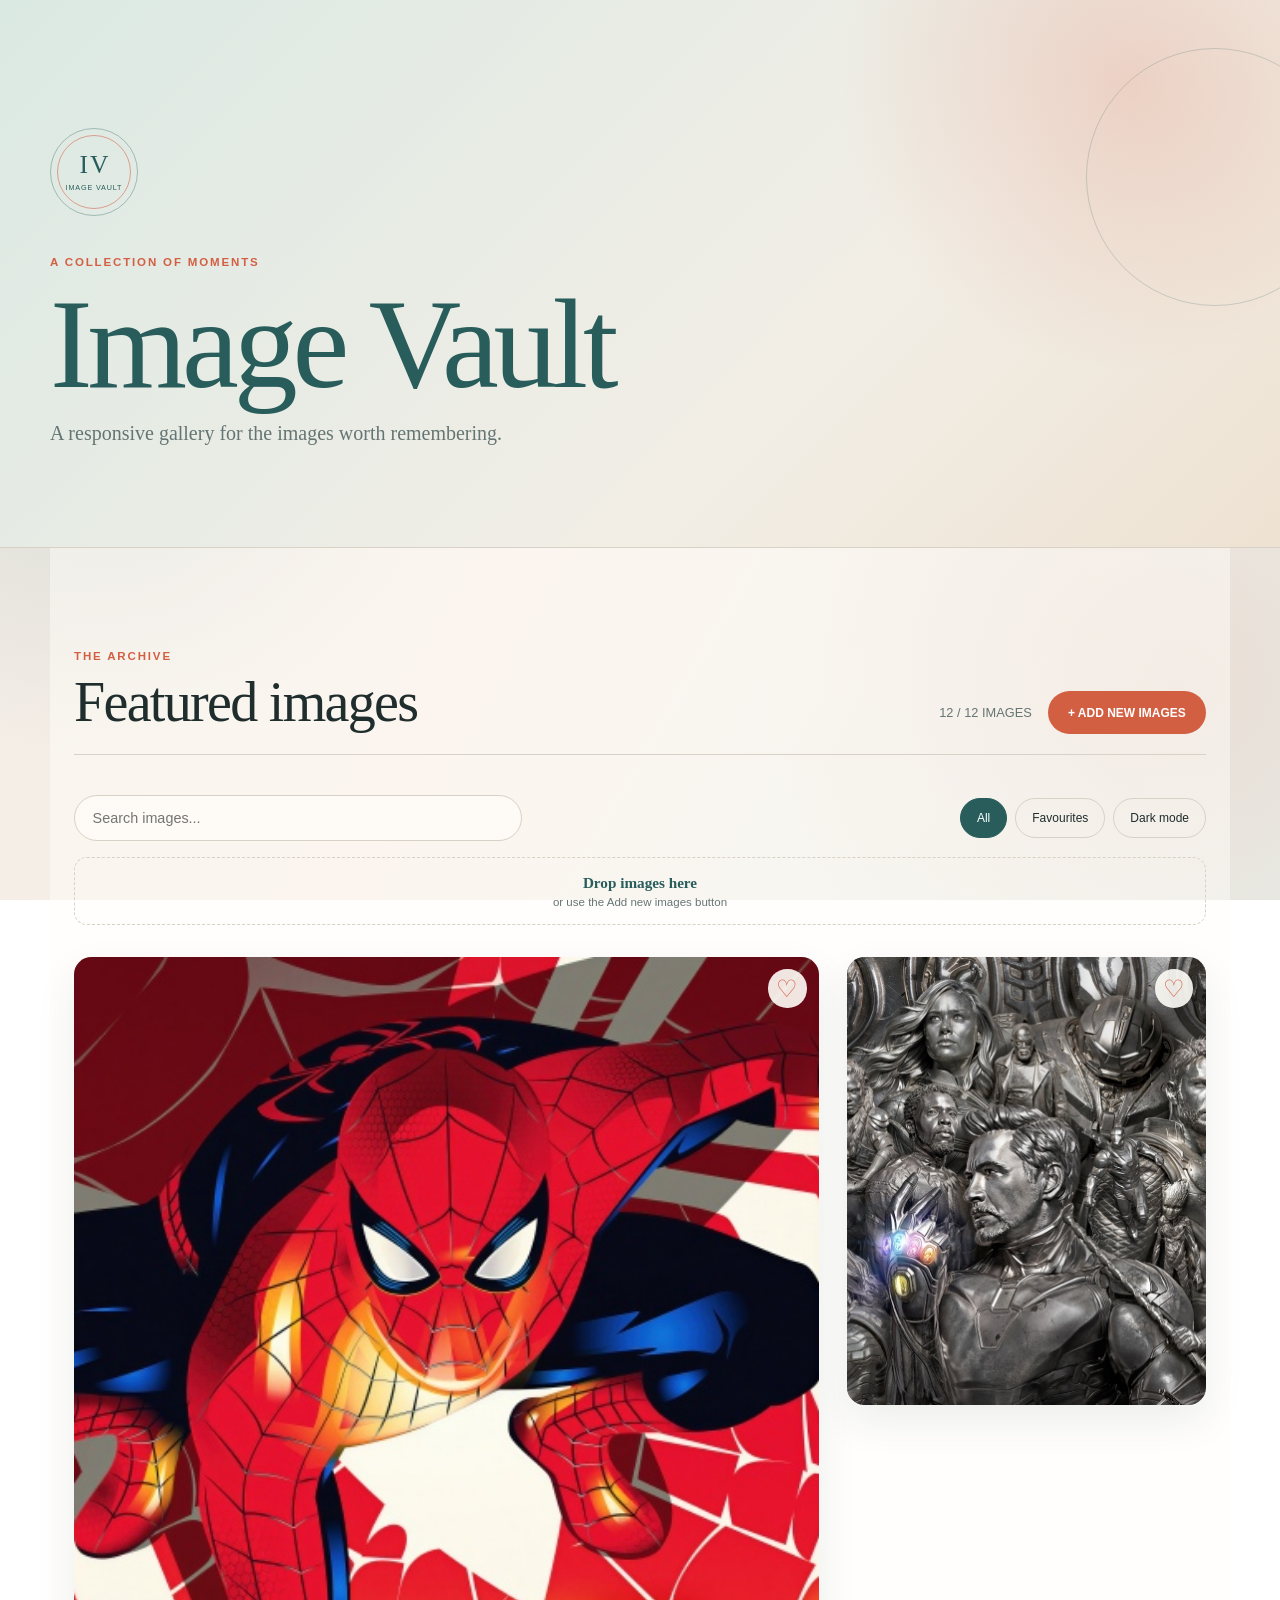
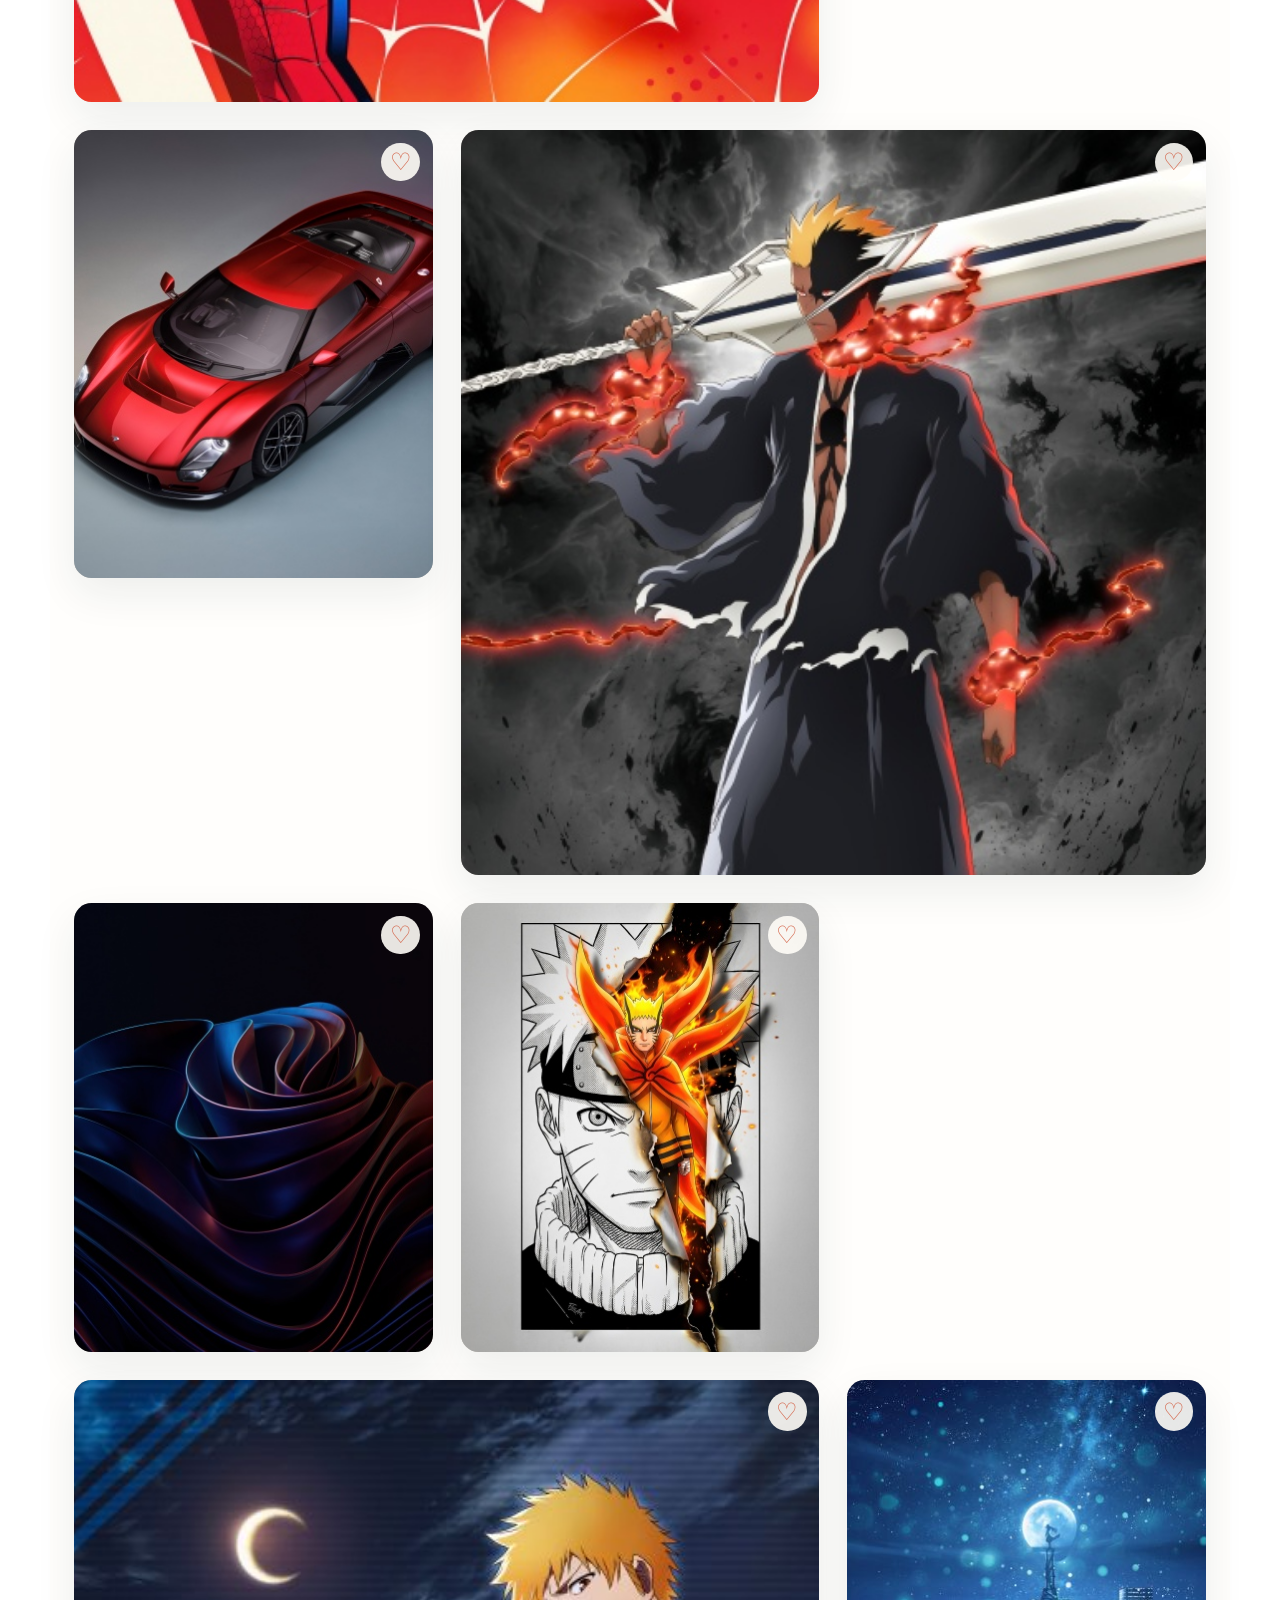
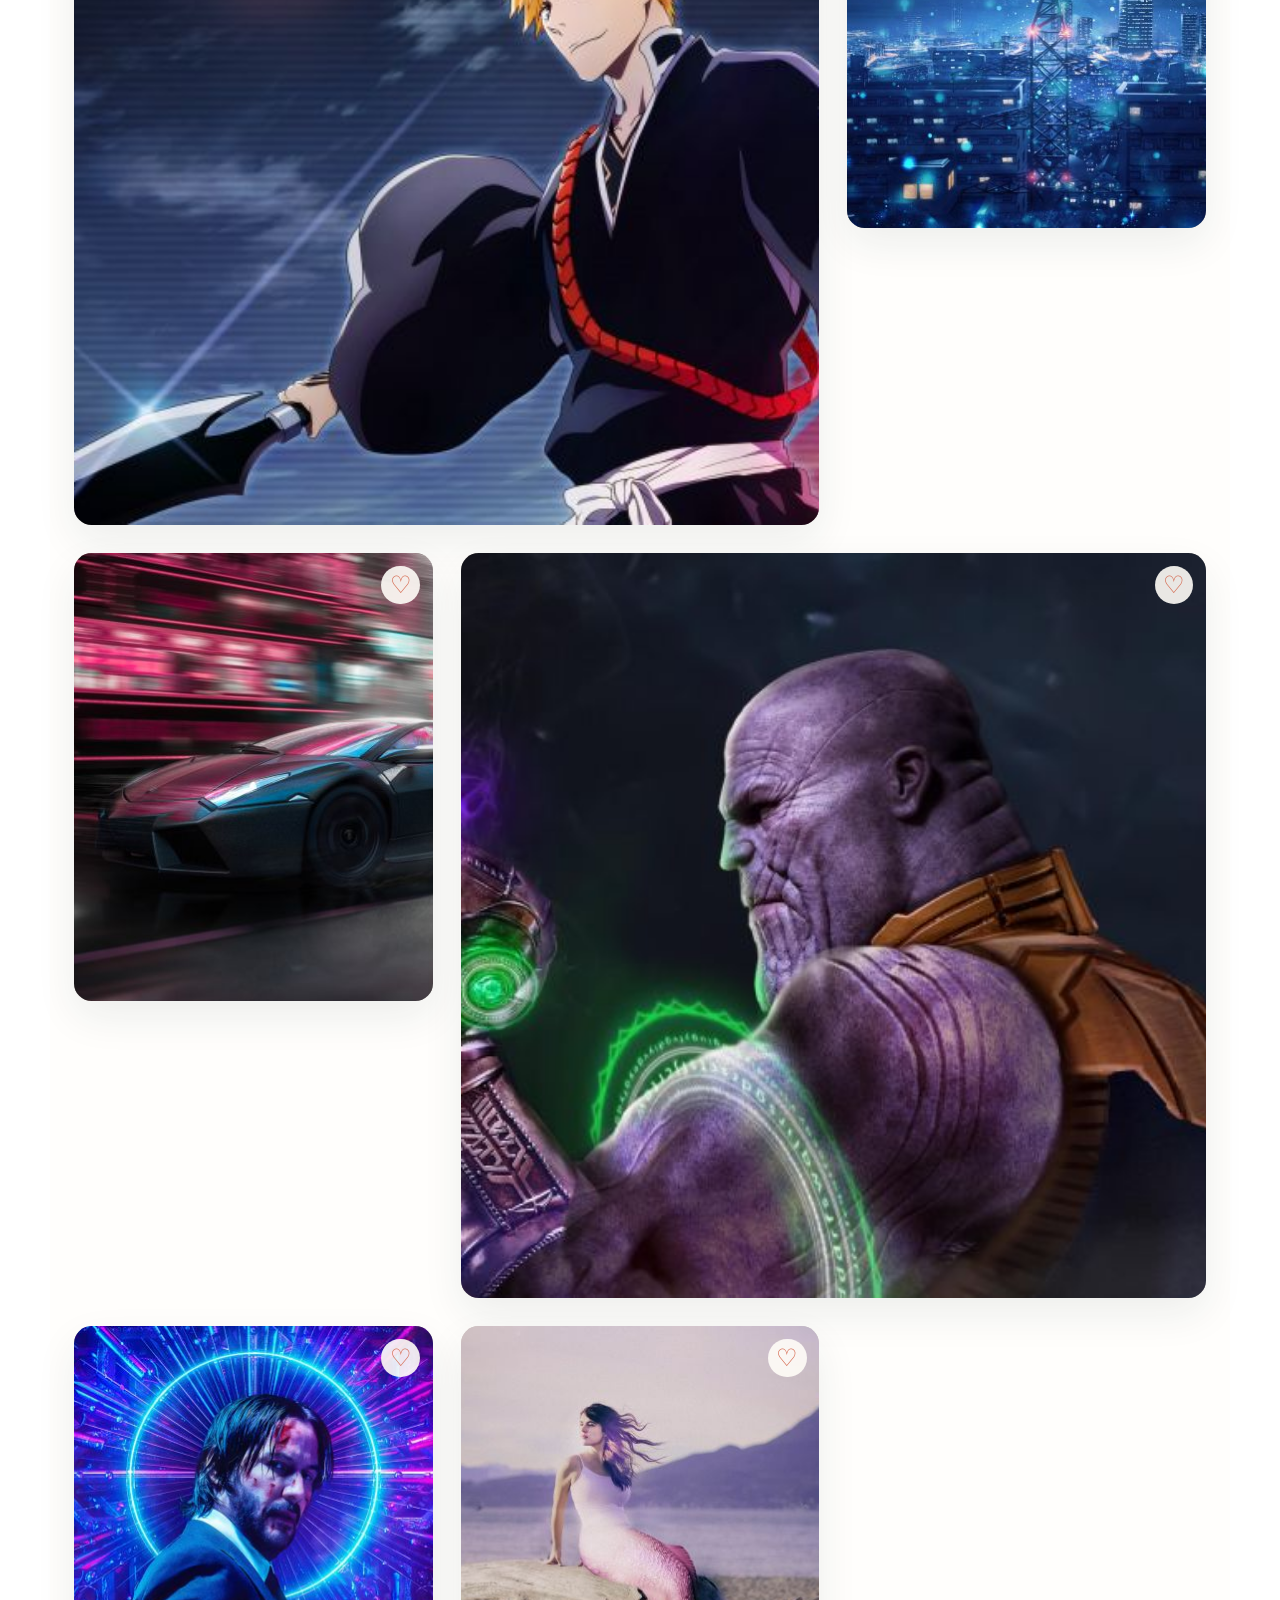
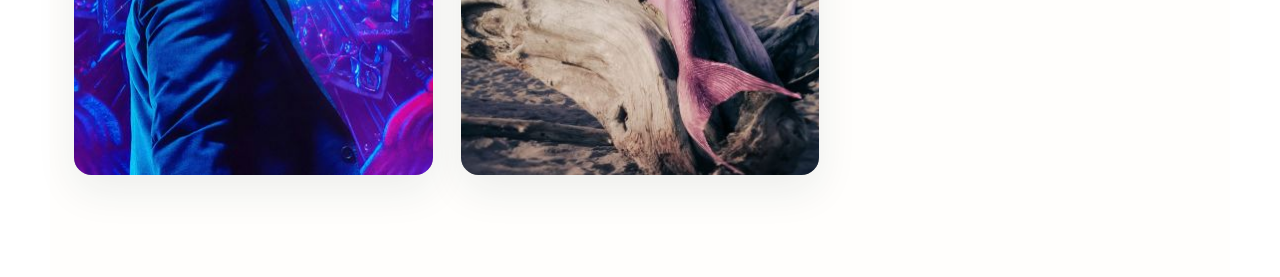
==== index.html @ f51b02f9 "Add project files" ====
<!DOCTYPE html>
<html lang="en">
<head>
    <meta charset="UTF-8">
    <meta name="viewport" content="width=device-width, initial-scale=1.0">
    <title>Image Vault</title>
    <link rel="stylesheet" href="style.css">
    <script src="script.js" defer></script>
</head>
<body>
    <header class="site-header">
        <div class="header-content">
            <div class="brand-mark" aria-label="Image Vault brand mark">
                <span>IV</span>
                <small>IMAGE VAULT</small>
            </div>
            <p class="eyebrow">A COLLECTION OF MOMENTS</p>
            <h1>Image Vault</h1>
            <p class="intro">A responsive gallery for the images worth remembering.</p>
        </div>
    </header>

    <main class="gallery-section">
        <div class="section-heading">
            <div>
                <p class="eyebrow">THE ARCHIVE</p>
                <h2>Featured images</h2>
            </div>
            <div class="gallery-actions">
                <p class="image-count">12 images</p>
                <label class="upload-button" for="imageUpload">+ Add new images</label>
                <input id="imageUpload" type="file" accept="image/*" multiple>
            </div>
        </div>

        <div class="gallery-toolbar">
            <label class="search-box">
                <span class="sr-only">Search images</span>
                <input id="searchInput" type="search" placeholder="Search images...">
            </label>
            <div class="view-actions" role="group" aria-label="Gallery filters and theme">
                <button class="filter-button active" id="allFilter" type="button">All</button>
                <button class="filter-button" id="favoriteFilter" type="button">Favourites</button>
                <button class="theme-button" id="themeToggle" type="button" aria-label="Switch to dark mode">Dark mode</button>
            </div>
        </div>

        <div class="drop-zone" id="dropZone" tabindex="0">
            <strong>Drop images here</strong>
            <span>or use the Add new images button</span>
        </div>

        <div class="img-gallery">
            <figure class="gallery-item" data-title="Image One" data-description="A selected moment from the archive."><img src="Images/img1.jpg" alt="Image One" loading="lazy"></figure>
            <figure class="gallery-item" data-title="Image Two" data-description="A selected moment from the archive."><img src="Images/img2.jpg" alt="Image Two" loading="lazy"></figure>
            <figure class="gallery-item" data-title="Image Three" data-description="A selected moment from the archive."><img src="Images/img3.jpg" alt="Image Three" loading="lazy"></figure>
            <figure class="gallery-item" data-title="Image Four" data-description="A selected moment from the archive."><img src="Images/img4.jpg" alt="Image Four" loading="lazy"></figure>
            <figure class="gallery-item" data-title="Image Five" data-description="A selected moment from the archive."><img src="Images/img5.jpg" alt="Image Five" loading="lazy"></figure>
            <figure class="gallery-item" data-title="Image Six" data-description="A selected moment from the archive."><img src="Images/img6.jpg" alt="Image Six" loading="lazy"></figure>
            <figure class="gallery-item" data-title="Image Seven" data-description="A selected moment from the archive."><img src="Images/img7.jpg" alt="Image Seven" loading="lazy"></figure>
            <figure class="gallery-item" data-title="Image Eight" data-description="A selected moment from the archive."><img src="Images/img8.jpg" alt="Image Eight" loading="lazy"></figure>
            <figure class="gallery-item" data-title="Image Nine" data-description="A selected moment from the archive."><img src="Images/img9.jpg" alt="Image Nine" loading="lazy"></figure>
            <figure class="gallery-item" data-title="Image Ten" data-description="A selected moment from the archive."><img src="Images/img10.jpg" alt="Image Ten" loading="lazy"></figure>
            <figure class="gallery-item" data-title="Image Eleven" data-description="A selected moment from the archive."><img src="Images/img11.jpg" alt="Image Eleven" loading="lazy"></figure>
            <figure class="gallery-item" data-title="Image Twelve" data-description="A selected moment from the archive."><img src="Images/img12.jpg" alt="Image Twelve" loading="lazy"></figure>
        </div>
    </main>

    <div class="full-img" id="fullImgBox" role="dialog" aria-modal="true" aria-label="Image preview" aria-hidden="true">
        <button class="close-button" id="closeButton" type="button" aria-label="Close image preview">&times;</button>
        <button class="gallery-control previous-button" id="previousButton" type="button" aria-label="Previous image">&#8249;</button>
        <div class="preview-content">
            <img src="Images/img1.jpg" id="fullImg" alt="Selected gallery image">
            <h3 class="preview-title" id="previewTitle">Image One</h3>
            <p class="preview-description" id="previewDescription">A selected moment from the archive.</p>
            <div class="preview-actions">
                <button id="downloadButton" type="button">Download</button>
                <button id="editButton" type="button">Edit details</button>
                <button id="deleteButton" type="button">Delete image</button>
            </div>
            <p class="preview-counter" id="previewCounter">1 / 12</p>
        </div>
        <button class="gallery-control next-button" id="nextButton" type="button" aria-label="Next image">&#8250;</button>
    </div>
</body>
</html>
---- style.css ----
:root {
    --ink: #1f2d2d;
    --muted: #657574;
    --paper: #f2eee6;
    --surface: #fffdf8;
    --accent: #d35f43;
    --teal: #285d5c;
    --line: #d8d1c5;
}

body.dark-mode {
    --ink: #eef5f0;
    --muted: #b2c1bb;
    --paper: #182626;
    --surface: #223333;
    --line: #3b504e;
    background:
        radial-gradient(circle at 8% 42%, rgba(57, 139, 133, 0.2), transparent 24rem),
        radial-gradient(circle at 92% 76%, rgba(211, 95, 67, 0.18), transparent 26rem),
        linear-gradient(120deg, #182626 0%, #263433 48%, #1b302c 100%);
}

* {
    box-sizing: border-box;
    margin: 0;
    padding: 0;
}

body {
    background:
        radial-gradient(circle at 8% 42%, rgba(40, 93, 92, 0.14), transparent 24rem),
        radial-gradient(circle at 92% 76%, rgba(211, 95, 67, 0.13), transparent 26rem),
        linear-gradient(120deg, #f1eee7 0%, #f8eee7 48%, #e9f0eb 100%);
    background-attachment: fixed;
    color: var(--ink);
    font-family: Georgia, "Times New Roman", serif;
    min-height: 100vh;
    overflow-x: hidden;
}

body.no-scroll {
    overflow: hidden;
}

.site-header {
    background:
        radial-gradient(circle at 88% 15%, rgba(211, 95, 67, 0.2), transparent 18rem),
        linear-gradient(135deg, #dbe9e3 0%, #f2eee6 64%, #eee2d2 100%);
    border-bottom: 1px solid var(--line);
    padding: clamp(4rem, 10vw, 8rem) 1.5rem clamp(4rem, 8vw, 7rem);
    position: relative;
}

.site-header::after {
    border: 1px solid rgba(40, 93, 92, 0.2);
    border-radius: 50%;
    content: "";
    height: clamp(9rem, 20vw, 18rem);
    position: absolute;
    right: -4rem;
    top: 3rem;
    width: clamp(9rem, 20vw, 18rem);
}

.header-content,
.gallery-section {
    margin: 0 auto;
    max-width: 1180px;
}

.brand-mark {
    align-items: center;
    border: 1px solid rgba(40, 93, 92, 0.35);
    border-radius: 50%;
    color: var(--teal);
    display: flex;
    flex-direction: column;
    height: 5.5rem;
    justify-content: center;
    margin-bottom: 2.5rem;
    position: relative;
    width: 5.5rem;
    z-index: 1;
}

.brand-mark::before {
    border: 1px solid rgba(211, 95, 67, 0.55);
    border-radius: 50%;
    content: "";
    inset: 0.35rem;
    position: absolute;
}

.brand-mark span {
    font-size: 1.6rem;
    letter-spacing: 0.08em;
    line-height: 1;
    margin-left: 0.08em;
}

.brand-mark small {
    font: 0.45rem Arial, sans-serif;
    letter-spacing: 0.12em;
    margin-top: 0.35rem;
}

.eyebrow {
    color: var(--accent);
    font-family: Arial, sans-serif;
    font-size: 0.72rem;
    font-weight: 700;
    letter-spacing: 0.16em;
    text-transform: uppercase;
}

h1 {
    color: var(--teal);
    font-size: clamp(3.5rem, 10vw, 8rem);
    font-weight: 400;
    letter-spacing: -0.04em;
    line-height: 0.95;
    margin: 1rem 0;
    max-width: 10ch;
}

.intro {
    color: var(--muted);
    font-size: clamp(1rem, 2vw, 1.25rem);
    max-width: 30rem;
}

.gallery-section {
    background: rgba(255, 253, 248, 0.46);
    padding: clamp(4rem, 8vw, 7rem) 1.5rem;
}

.section-heading {
    align-items: end;
    border-bottom: 1px solid var(--line);
    display: flex;
    justify-content: space-between;
    margin-bottom: 2.5rem;
    padding-bottom: 1.25rem;
}

h2 {
    font-size: clamp(2rem, 5vw, 3.5rem);
    font-weight: 400;
    letter-spacing: -0.03em;
    margin-top: 0.5rem;
}

.image-count {
    color: var(--muted);
    font-family: Arial, sans-serif;
    font-size: 0.8rem;
    text-transform: uppercase;
}

.gallery-actions {
    align-items: center;
    display: flex;
    gap: 1rem;
}

.upload-button {
    background: var(--accent);
    border: 1px solid transparent;
    border-radius: 999px;
    color: white;
    cursor: pointer;
    font-family: Arial, sans-serif;
    font-size: 0.75rem;
    font-weight: 700;
    padding: 0.85rem 1.2rem;
    text-transform: uppercase;
    transition: background 0.2s ease, color 0.2s ease;
}

.upload-button:hover {
    background: var(--teal);
    color: white;
}

#imageUpload {
    display: none;
}

.img-gallery {
    display: grid;
    gap: clamp(1rem, 2.2vw, 1.75rem);
    grid-template-columns: repeat(3, 1fr);
}

.gallery-item {
    aspect-ratio: 4 / 5;
    background: #d6d1c8;
    border-radius: 1.1rem;
    box-shadow: 0 1rem 2.5rem rgba(31, 45, 45, 0.08);
    overflow: hidden;
    position: relative;
}

.image-caption {
    background: linear-gradient(180deg, transparent, rgba(18, 31, 31, 0.82));
    bottom: 0;
    color: white;
    display: flex;
    flex-direction: column;
    gap: 0.25rem;
    left: 0;
    padding: 3.5rem 1.1rem 1rem;
    position: absolute;
    right: 0;
    transform: translateY(100%);
    transition: transform 0.3s ease;
}

.image-caption strong {
    font-size: 1.05rem;
    font-weight: 400;
}

.image-caption span {
    color: rgba(255, 255, 255, 0.75);
    font-family: Arial, sans-serif;
    font-size: 0.7rem;
}

.gallery-item:hover .image-caption,
.gallery-item:focus-within .image-caption {
    transform: translateY(0);
}

.favorite-button {
    background: rgba(255, 253, 248, 0.9);
    border: 0;
    border-radius: 50%;
    color: var(--accent);
    cursor: pointer;
    font-size: 1.5rem;
    height: 2.4rem;
    line-height: 1;
    position: absolute;
    right: 0.8rem;
    top: 0.8rem;
    transition: background 0.2s ease, color 0.2s ease, transform 0.2s ease;
    width: 2.4rem;
    z-index: 1;
}

.favorite-button:hover,
.favorite-button.is-favorite {
    background: var(--accent);
    color: white;
    transform: scale(1.1);
}

.gallery-item:nth-child(3n + 1) {
    aspect-ratio: 1 / 1;
    grid-column: span 2;
}

.gallery-item img {
    cursor: zoom-in;
    height: 100%;
    object-fit: cover;
    opacity: 0;
    transform: scale(1.05) translateY(2rem);
    transition: opacity 0.7s ease, transform 0.7s ease, filter 0.4s ease;
    width: 100%;
}

.gallery-item img.show {
    opacity: 1;
    transform: scale(1) translateY(0);
}

.gallery-item img:hover {
    filter: saturate(1.15) contrast(1.04);
    transform: scale(1.06);
}

.full-img {
    align-items: center;
    background: rgba(22, 28, 31, 0.96);
    display: flex;
    inset: 0;
    justify-content: center;
    opacity: 0;
    pointer-events: none;
    position: fixed;
    transition: opacity 0.25s ease;
    z-index: 10;
}

.full-img.open {
    opacity: 1;
    pointer-events: auto;
}

.preview-content {
    text-align: center;
}

.full-img img {
    display: block;
    max-height: 78vh;
    max-width: min(78vw, 900px);
    object-fit: contain;
}

.preview-counter {
    color: #d9e0de;
    font-family: Arial, sans-serif;
    font-size: 0.8rem;
    margin-top: 1rem;
}

.close-button,
.gallery-control {
    background: transparent;
    border: 1px solid rgba(255, 255, 255, 0.4);
    color: white;
    cursor: pointer;
    font-family: Arial, sans-serif;
    line-height: 1;
    position: absolute;
    transition: background 0.2s ease, border-color 0.2s ease;
}

.close-button:hover,
.gallery-control:hover {
    background: var(--accent);
    border-color: var(--accent);
}

.close-button {
    border-radius: 50%;
    font-size: 1.8rem;
    height: 2.8rem;
    right: 2rem;
    top: 2rem;
    width: 2.8rem;
}

.gallery-control {
    border-radius: 50%;
    font-size: 2.5rem;
    height: 3.5rem;
    top: 50%;
    transform: translateY(-50%);
    width: 3.5rem;
}

.previous-button {
    left: 2rem;
}

.next-button {
    right: 2rem;
}

@media (max-width: 700px) {
    .section-heading {
        align-items: start;
        flex-direction: column;
        gap: 0.75rem;
    }

    .gallery-actions {
        align-items: start;
        flex-direction: column;
    }

    .gallery-item,
    .gallery-item:nth-child(3n + 1) {
        aspect-ratio: 1 / 1;
        grid-column: span 1;
    }

    .img-gallery {
        grid-template-columns: repeat(2, 1fr);
    }

    .gallery-item:nth-child(4n + 1) {
        grid-column: span 2;
    }

    .close-button {
        right: 1rem;
        top: 1rem;
    }

    .gallery-control {
        bottom: 1.5rem;
        top: auto;
        transform: none;
    }

    .previous-button {
        left: calc(50% - 4.5rem);
    }

    .next-button {
        right: calc(50% - 4.5rem);
    }
}

@media (prefers-reduced-motion: reduce) {
    *,
    *::before,
    *::after {
        scroll-behavior: auto !important;
        transition-duration: 0.01ms !important;
    }
}

.preview-title {
    color: white;
    font-size: 1.4rem;
    font-weight: 400;
    margin-top: 1rem;
}

.preview-description {
    color: rgba(255, 255, 255, 0.7);
    font-family: Arial, sans-serif;
    font-size: 0.8rem;
    margin-top: 0.35rem;
}

.gallery-toolbar {
    align-items: center;
    display: flex;
    gap: 1rem;
    justify-content: space-between;
    margin-bottom: 1rem;
}

.search-box {
    flex: 1;
    max-width: 28rem;
}

.search-box input {
    background: rgba(255, 253, 248, 0.7);
    border: 1px solid var(--line);
    border-radius: 999px;
    color: var(--ink);
    font: 0.9rem Arial, sans-serif;
    outline: none;
    padding: 0.85rem 1.1rem;
    width: 100%;
}

.dark-mode .search-box input {
    background: rgba(34, 51, 51, 0.9);
}

.search-box input:focus {
    border-color: var(--accent);
}

.view-actions {
    display: flex;
    gap: 0.5rem;
}

.filter-button,
.theme-button {
    background: transparent;
    border: 1px solid var(--line);
    border-radius: 999px;
    color: var(--ink);
    cursor: pointer;
    font: 0.75rem Arial, sans-serif;
    padding: 0.75rem 1rem;
}

.filter-button.active,
.filter-button:hover,
.theme-button:hover {
    background: var(--teal);
    border-color: var(--teal);
    color: white;
}

.drop-zone {
    border: 1px dashed var(--line);
    border-radius: 0.8rem;
    color: var(--muted);
    display: flex;
    flex-direction: column;
    gap: 0.25rem;
    margin-bottom: 2rem;
    padding: 1rem;
    text-align: center;
    transition: background 0.2s ease, border-color 0.2s ease;
}

.drop-zone strong {
    color: var(--teal);
    font-size: 0.95rem;
}

.drop-zone span {
    font: 0.72rem Arial, sans-serif;
}

.drop-zone.is-dragging {
    background: rgba(211, 95, 67, 0.12);
    border-color: var(--accent);
}

.sr-only {
    height: 1px;
    margin: -1px;
    overflow: hidden;
    position: absolute;
    width: 1px;
}

.gallery-item.is-hidden {
    display: none;
}

.preview-actions {
    display: flex;
    flex-wrap: wrap;
    gap: 0.5rem;
    justify-content: center;
    margin-top: 1.25rem;
}

.preview-actions button {
    background: transparent;
    border: 1px solid rgba(255, 255, 255, 0.4);
    border-radius: 999px;
    color: white;
    cursor: pointer;
    font: 0.7rem Arial, sans-serif;
    padding: 0.65rem 0.9rem;
}

.preview-actions button:hover {
    background: var(--accent);
    border-color: var(--accent);
}

@media (max-width: 700px) {
    .gallery-toolbar {
        align-items: stretch;
        flex-direction: column;
    }

    .search-box {
        max-width: none;
    }

    .view-actions {
        flex-wrap: wrap;
    }
}
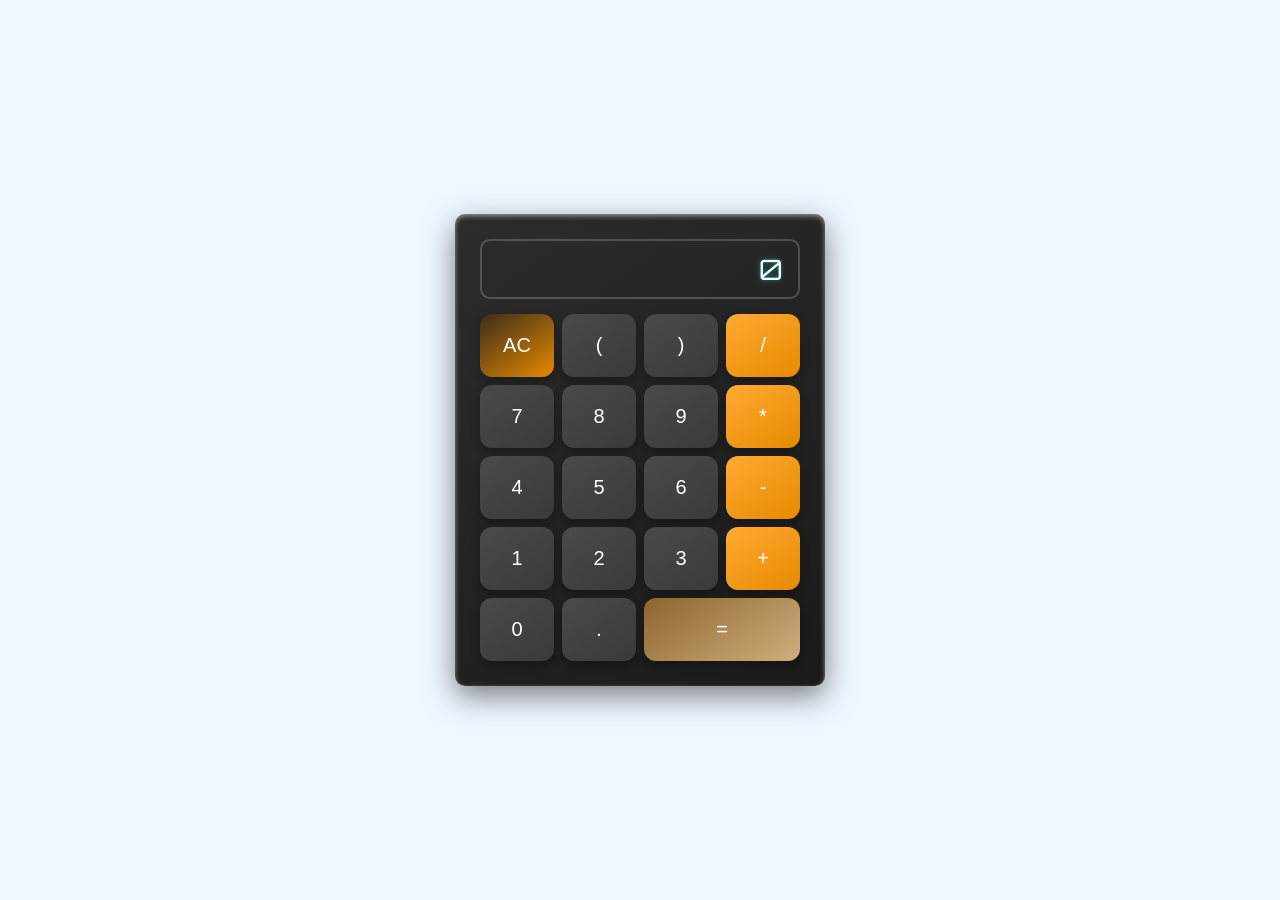
==== commit e0fc2a91: "Add files via upload" ====
--- a/index.html
+++ b/index.html
@@ -1,86 +1,38 @@
-<!DOCTYPE html>
-<html lang="en">
-<head>
-    <meta charset="UTF-8">
-    <meta name="viewport" content="width=device-width, initial-scale=1.0">
-    <title>Image Vault</title>
-    <link rel="stylesheet" href="style.css">
-    <script src="script.js" defer></script>
-</head>
-<body>
-    <header class="site-header">
-        <div class="header-content">
-            <div class="brand-mark" aria-label="Image Vault brand mark">
-                <span>IV</span>
-                <small>IMAGE VAULT</small>
-            </div>
-            <p class="eyebrow">A COLLECTION OF MOMENTS</p>
-            <h1>Image Vault</h1>
-            <p class="intro">A responsive gallery for the images worth remembering.</p>
-        </div>
-    </header>
-
-    <main class="gallery-section">
-        <div class="section-heading">
-            <div>
-                <p class="eyebrow">THE ARCHIVE</p>
-                <h2>Featured images</h2>
-            </div>
-            <div class="gallery-actions">
-                <p class="image-count">12 images</p>
-                <label class="upload-button" for="imageUpload">+ Add new images</label>
-                <input id="imageUpload" type="file" accept="image/*" multiple>
-            </div>
-        </div>
-
-        <div class="gallery-toolbar">
-            <label class="search-box">
-                <span class="sr-only">Search images</span>
-                <input id="searchInput" type="search" placeholder="Search images...">
-            </label>
-            <div class="view-actions" role="group" aria-label="Gallery filters and theme">
-                <button class="filter-button active" id="allFilter" type="button">All</button>
-                <button class="filter-button" id="favoriteFilter" type="button">Favourites</button>
-                <button class="theme-button" id="themeToggle" type="button" aria-label="Switch to dark mode">Dark mode</button>
-            </div>
-        </div>
-
-        <div class="drop-zone" id="dropZone" tabindex="0">
-            <strong>Drop images here</strong>
-            <span>or use the Add new images button</span>
-        </div>
-
-        <div class="img-gallery">
-            <figure class="gallery-item" data-title="Image One" data-description="A selected moment from the archive."><img src="Images/img1.jpg" alt="Image One" loading="lazy"></figure>
-            <figure class="gallery-item" data-title="Image Two" data-description="A selected moment from the archive."><img src="Images/img2.jpg" alt="Image Two" loading="lazy"></figure>
-            <figure class="gallery-item" data-title="Image Three" data-description="A selected moment from the archive."><img src="Images/img3.jpg" alt="Image Three" loading="lazy"></figure>
-            <figure class="gallery-item" data-title="Image Four" data-description="A selected moment from the archive."><img src="Images/img4.jpg" alt="Image Four" loading="lazy"></figure>
-            <figure class="gallery-item" data-title="Image Five" data-description="A selected moment from the archive."><img src="Images/img5.jpg" alt="Image Five" loading="lazy"></figure>
-            <figure class="gallery-item" data-title="Image Six" data-description="A selected moment from the archive."><img src="Images/img6.jpg" alt="Image Six" loading="lazy"></figure>
-            <figure class="gallery-item" data-title="Image Seven" data-description="A selected moment from the archive."><img src="Images/img7.jpg" alt="Image Seven" loading="lazy"></figure>
-            <figure class="gallery-item" data-title="Image Eight" data-description="A selected moment from the archive."><img src="Images/img8.jpg" alt="Image Eight" loading="lazy"></figure>
-            <figure class="gallery-item" data-title="Image Nine" data-description="A selected moment from the archive."><img src="Images/img9.jpg" alt="Image Nine" loading="lazy"></figure>
-            <figure class="gallery-item" data-title="Image Ten" data-description="A selected moment from the archive."><img src="Images/img10.jpg" alt="Image Ten" loading="lazy"></figure>
-            <figure class="gallery-item" data-title="Image Eleven" data-description="A selected moment from the archive."><img src="Images/img11.jpg" alt="Image Eleven" loading="lazy"></figure>
-            <figure class="gallery-item" data-title="Image Twelve" data-description="A selected moment from the archive."><img src="Images/img12.jpg" alt="Image Twelve" loading="lazy"></figure>
-        </div>
-    </main>
-
-    <div class="full-img" id="fullImgBox" role="dialog" aria-modal="true" aria-label="Image preview" aria-hidden="true">
-        <button class="close-button" id="closeButton" type="button" aria-label="Close image preview">&times;</button>
-        <button class="gallery-control previous-button" id="previousButton" type="button" aria-label="Previous image">&#8249;</button>
-        <div class="preview-content">
-            <img src="Images/img1.jpg" id="fullImg" alt="Selected gallery image">
-            <h3 class="preview-title" id="previewTitle">Image One</h3>
-            <p class="preview-description" id="previewDescription">A selected moment from the archive.</p>
-            <div class="preview-actions">
-                <button id="downloadButton" type="button">Download</button>
-                <button id="editButton" type="button">Edit details</button>
-                <button id="deleteButton" type="button">Delete image</button>
-            </div>
-            <p class="preview-counter" id="previewCounter">1 / 12</p>
-        </div>
-        <button class="gallery-control next-button" id="nextButton" type="button" aria-label="Next image">&#8250;</button>
-    </div>
-</body>
+<!DOCTYPE html>
+<html lang="en">
+<head>
+    <meta charset="UTF-8">
+    <meta name="viewport" content="width=device-width, initial-scale=1.0">
+    <title>Simple Calculator</title>
+    <link rel="stylesheet" href="style.css">
+    <script src="script.js" defer></script>
+</head>
+<body>
+    <div class="calculator">
+        <input type="text" class="display" readonly value="0" / >
+        <div class="buttons">
+
+        <button class="clear" onclick="clearDisplay()">AC</button>
+        <button onclick="appendToDisplay('(')">(</button>
+        <button onclick="appendToDisplay(')')">)</button>
+        <button class="operators" onclick="appendToDisplay('/')">/</button>
+        <button onclick="appendToDisplay('7')">7</button>
+        <button onclick="appendToDisplay('8')">8</button>
+        <button onclick="appendToDisplay('9')">9</button>
+        <button class="operators" onclick="appendToDisplay('*')">*</button>
+        <button onclick="appendToDisplay('4')">4</button>
+        <button onclick="appendToDisplay('5')">5</button>
+        <button onclick="appendToDisplay('6')">6</button>
+        <button class="operators" onclick="appendToDisplay('-')">-</button>
+        <button onclick="appendToDisplay('1')">1</button>
+        <button onclick="appendToDisplay('2')">2</button>
+        <button onclick="appendToDisplay('3')">3</button>
+        <button class="operators" onclick="appendToDisplay('+')">+</button>
+        <button onclick="appendToDisplay('0')">0</button>
+        <button onclick="appendToDisplay('.')">.</button>
+        <button class="equals" onclick="calculator()">=</button>
+        
+    </div>
+    </div>
+</body>
 </html>
--- a/style.css
+++ b/style.css
@@ -1,564 +1,77 @@
-:root {
-    --ink: #1f2d2d;
-    --muted: #657574;
-    --paper: #f2eee6;
-    --surface: #fffdf8;
-    --accent: #d35f43;
-    --teal: #285d5c;
-    --line: #d8d1c5;
-}
-
-body.dark-mode {
-    --ink: #eef5f0;
-    --muted: #b2c1bb;
-    --paper: #182626;
-    --surface: #223333;
-    --line: #3b504e;
-    background:
-        radial-gradient(circle at 8% 42%, rgba(57, 139, 133, 0.2), transparent 24rem),
-        radial-gradient(circle at 92% 76%, rgba(211, 95, 67, 0.18), transparent 26rem),
-        linear-gradient(120deg, #182626 0%, #263433 48%, #1b302c 100%);
-}
-
-* {
-    box-sizing: border-box;
-    margin: 0;
-    padding: 0;
-}
-
-body {
-    background:
-        radial-gradient(circle at 8% 42%, rgba(40, 93, 92, 0.14), transparent 24rem),
-        radial-gradient(circle at 92% 76%, rgba(211, 95, 67, 0.13), transparent 26rem),
-        linear-gradient(120deg, #f1eee7 0%, #f8eee7 48%, #e9f0eb 100%);
-    background-attachment: fixed;
-    color: var(--ink);
-    font-family: Georgia, "Times New Roman", serif;
-    min-height: 100vh;
-    overflow-x: hidden;
-}
-
-body.no-scroll {
-    overflow: hidden;
-}
-
-.site-header {
-    background:
-        radial-gradient(circle at 88% 15%, rgba(211, 95, 67, 0.2), transparent 18rem),
-        linear-gradient(135deg, #dbe9e3 0%, #f2eee6 64%, #eee2d2 100%);
-    border-bottom: 1px solid var(--line);
-    padding: clamp(4rem, 10vw, 8rem) 1.5rem clamp(4rem, 8vw, 7rem);
-    position: relative;
-}
-
-.site-header::after {
-    border: 1px solid rgba(40, 93, 92, 0.2);
-    border-radius: 50%;
-    content: "";
-    height: clamp(9rem, 20vw, 18rem);
-    position: absolute;
-    right: -4rem;
-    top: 3rem;
-    width: clamp(9rem, 20vw, 18rem);
-}
-
-.header-content,
-.gallery-section {
-    margin: 0 auto;
-    max-width: 1180px;
-}
-
-.brand-mark {
-    align-items: center;
-    border: 1px solid rgba(40, 93, 92, 0.35);
-    border-radius: 50%;
-    color: var(--teal);
-    display: flex;
-    flex-direction: column;
-    height: 5.5rem;
-    justify-content: center;
-    margin-bottom: 2.5rem;
-    position: relative;
-    width: 5.5rem;
-    z-index: 1;
-}
-
-.brand-mark::before {
-    border: 1px solid rgba(211, 95, 67, 0.55);
-    border-radius: 50%;
-    content: "";
-    inset: 0.35rem;
-    position: absolute;
-}
-
-.brand-mark span {
-    font-size: 1.6rem;
-    letter-spacing: 0.08em;
-    line-height: 1;
-    margin-left: 0.08em;
-}
-
-.brand-mark small {
-    font: 0.45rem Arial, sans-serif;
-    letter-spacing: 0.12em;
-    margin-top: 0.35rem;
-}
-
-.eyebrow {
-    color: var(--accent);
-    font-family: Arial, sans-serif;
-    font-size: 0.72rem;
-    font-weight: 700;
-    letter-spacing: 0.16em;
-    text-transform: uppercase;
-}
-
-h1 {
-    color: var(--teal);
-    font-size: clamp(3.5rem, 10vw, 8rem);
-    font-weight: 400;
-    letter-spacing: -0.04em;
-    line-height: 0.95;
-    margin: 1rem 0;
-    max-width: 10ch;
-}
-
-.intro {
-    color: var(--muted);
-    font-size: clamp(1rem, 2vw, 1.25rem);
-    max-width: 30rem;
-}
-
-.gallery-section {
-    background: rgba(255, 253, 248, 0.46);
-    padding: clamp(4rem, 8vw, 7rem) 1.5rem;
-}
-
-.section-heading {
-    align-items: end;
-    border-bottom: 1px solid var(--line);
-    display: flex;
-    justify-content: space-between;
-    margin-bottom: 2.5rem;
-    padding-bottom: 1.25rem;
-}
-
-h2 {
-    font-size: clamp(2rem, 5vw, 3.5rem);
-    font-weight: 400;
-    letter-spacing: -0.03em;
-    margin-top: 0.5rem;
-}
-
-.image-count {
-    color: var(--muted);
-    font-family: Arial, sans-serif;
-    font-size: 0.8rem;
-    text-transform: uppercase;
-}
-
-.gallery-actions {
-    align-items: center;
-    display: flex;
-    gap: 1rem;
-}
-
-.upload-button {
-    background: var(--accent);
-    border: 1px solid transparent;
-    border-radius: 999px;
-    color: white;
-    cursor: pointer;
-    font-family: Arial, sans-serif;
-    font-size: 0.75rem;
-    font-weight: 700;
-    padding: 0.85rem 1.2rem;
-    text-transform: uppercase;
-    transition: background 0.2s ease, color 0.2s ease;
-}
-
-.upload-button:hover {
-    background: var(--teal);
-    color: white;
-}
-
-#imageUpload {
-    display: none;
-}
-
-.img-gallery {
-    display: grid;
-    gap: clamp(1rem, 2.2vw, 1.75rem);
-    grid-template-columns: repeat(3, 1fr);
-}
-
-.gallery-item {
-    aspect-ratio: 4 / 5;
-    background: #d6d1c8;
-    border-radius: 1.1rem;
-    box-shadow: 0 1rem 2.5rem rgba(31, 45, 45, 0.08);
-    overflow: hidden;
-    position: relative;
-}
-
-.image-caption {
-    background: linear-gradient(180deg, transparent, rgba(18, 31, 31, 0.82));
-    bottom: 0;
-    color: white;
-    display: flex;
-    flex-direction: column;
-    gap: 0.25rem;
-    left: 0;
-    padding: 3.5rem 1.1rem 1rem;
-    position: absolute;
-    right: 0;
-    transform: translateY(100%);
-    transition: transform 0.3s ease;
-}
-
-.image-caption strong {
-    font-size: 1.05rem;
-    font-weight: 400;
-}
-
-.image-caption span {
-    color: rgba(255, 255, 255, 0.75);
-    font-family: Arial, sans-serif;
-    font-size: 0.7rem;
-}
-
-.gallery-item:hover .image-caption,
-.gallery-item:focus-within .image-caption {
-    transform: translateY(0);
-}
-
-.favorite-button {
-    background: rgba(255, 253, 248, 0.9);
-    border: 0;
-    border-radius: 50%;
-    color: var(--accent);
-    cursor: pointer;
-    font-size: 1.5rem;
-    height: 2.4rem;
-    line-height: 1;
-    position: absolute;
-    right: 0.8rem;
-    top: 0.8rem;
-    transition: background 0.2s ease, color 0.2s ease, transform 0.2s ease;
-    width: 2.4rem;
-    z-index: 1;
-}
-
-.favorite-button:hover,
-.favorite-button.is-favorite {
-    background: var(--accent);
-    color: white;
-    transform: scale(1.1);
-}
-
-.gallery-item:nth-child(3n + 1) {
-    aspect-ratio: 1 / 1;
-    grid-column: span 2;
-}
-
-.gallery-item img {
-    cursor: zoom-in;
-    height: 100%;
-    object-fit: cover;
-    opacity: 0;
-    transform: scale(1.05) translateY(2rem);
-    transition: opacity 0.7s ease, transform 0.7s ease, filter 0.4s ease;
-    width: 100%;
-}
-
-.gallery-item img.show {
-    opacity: 1;
-    transform: scale(1) translateY(0);
-}
-
-.gallery-item img:hover {
-    filter: saturate(1.15) contrast(1.04);
-    transform: scale(1.06);
-}
-
-.full-img {
-    align-items: center;
-    background: rgba(22, 28, 31, 0.96);
-    display: flex;
-    inset: 0;
-    justify-content: center;
-    opacity: 0;
-    pointer-events: none;
-    position: fixed;
-    transition: opacity 0.25s ease;
-    z-index: 10;
-}
-
-.full-img.open {
-    opacity: 1;
-    pointer-events: auto;
-}
-
-.preview-content {
-    text-align: center;
-}
-
-.full-img img {
-    display: block;
-    max-height: 78vh;
-    max-width: min(78vw, 900px);
-    object-fit: contain;
-}
-
-.preview-counter {
-    color: #d9e0de;
-    font-family: Arial, sans-serif;
-    font-size: 0.8rem;
-    margin-top: 1rem;
-}
-
-.close-button,
-.gallery-control {
-    background: transparent;
-    border: 1px solid rgba(255, 255, 255, 0.4);
-    color: white;
-    cursor: pointer;
-    font-family: Arial, sans-serif;
-    line-height: 1;
-    position: absolute;
-    transition: background 0.2s ease, border-color 0.2s ease;
-}
-
-.close-button:hover,
-.gallery-control:hover {
-    background: var(--accent);
-    border-color: var(--accent);
-}
-
-.close-button {
-    border-radius: 50%;
-    font-size: 1.8rem;
-    height: 2.8rem;
-    right: 2rem;
-    top: 2rem;
-    width: 2.8rem;
-}
-
-.gallery-control {
-    border-radius: 50%;
-    font-size: 2.5rem;
-    height: 3.5rem;
-    top: 50%;
-    transform: translateY(-50%);
-    width: 3.5rem;
-}
-
-.previous-button {
-    left: 2rem;
-}
-
-.next-button {
-    right: 2rem;
-}
-
-@media (max-width: 700px) {
-    .section-heading {
-        align-items: start;
-        flex-direction: column;
-        gap: 0.75rem;
-    }
-
-    .gallery-actions {
-        align-items: start;
-        flex-direction: column;
-    }
-
-    .gallery-item,
-    .gallery-item:nth-child(3n + 1) {
-        aspect-ratio: 1 / 1;
-        grid-column: span 1;
-    }
-
-    .img-gallery {
-        grid-template-columns: repeat(2, 1fr);
-    }
-
-    .gallery-item:nth-child(4n + 1) {
-        grid-column: span 2;
-    }
-
-    .close-button {
-        right: 1rem;
-        top: 1rem;
-    }
-
-    .gallery-control {
-        bottom: 1.5rem;
-        top: auto;
-        transform: none;
-    }
-
-    .previous-button {
-        left: calc(50% - 4.5rem);
-    }
-
-    .next-button {
-        right: calc(50% - 4.5rem);
-    }
-}
-
-@media (prefers-reduced-motion: reduce) {
-    *,
-    *::before,
-    *::after {
-        scroll-behavior: auto !important;
-        transition-duration: 0.01ms !important;
-    }
-}
-
-.preview-title {
-    color: white;
-    font-size: 1.4rem;
-    font-weight: 400;
-    margin-top: 1rem;
-}
-
-.preview-description {
-    color: rgba(255, 255, 255, 0.7);
-    font-family: Arial, sans-serif;
-    font-size: 0.8rem;
-    margin-top: 0.35rem;
-}
-
-.gallery-toolbar {
-    align-items: center;
-    display: flex;
-    gap: 1rem;
-    justify-content: space-between;
-    margin-bottom: 1rem;
-}
-
-.search-box {
-    flex: 1;
-    max-width: 28rem;
-}
-
-.search-box input {
-    background: rgba(255, 253, 248, 0.7);
-    border: 1px solid var(--line);
-    border-radius: 999px;
-    color: var(--ink);
-    font: 0.9rem Arial, sans-serif;
-    outline: none;
-    padding: 0.85rem 1.1rem;
-    width: 100%;
-}
-
-.dark-mode .search-box input {
-    background: rgba(34, 51, 51, 0.9);
-}
-
-.search-box input:focus {
-    border-color: var(--accent);
-}
-
-.view-actions {
-    display: flex;
-    gap: 0.5rem;
-}
-
-.filter-button,
-.theme-button {
-    background: transparent;
-    border: 1px solid var(--line);
-    border-radius: 999px;
-    color: var(--ink);
-    cursor: pointer;
-    font: 0.75rem Arial, sans-serif;
-    padding: 0.75rem 1rem;
-}
-
-.filter-button.active,
-.filter-button:hover,
-.theme-button:hover {
-    background: var(--teal);
-    border-color: var(--teal);
-    color: white;
-}
-
-.drop-zone {
-    border: 1px dashed var(--line);
-    border-radius: 0.8rem;
-    color: var(--muted);
-    display: flex;
-    flex-direction: column;
-    gap: 0.25rem;
-    margin-bottom: 2rem;
-    padding: 1rem;
-    text-align: center;
-    transition: background 0.2s ease, border-color 0.2s ease;
-}
-
-.drop-zone strong {
-    color: var(--teal);
-    font-size: 0.95rem;
-}
-
-.drop-zone span {
-    font: 0.72rem Arial, sans-serif;
-}
-
-.drop-zone.is-dragging {
-    background: rgba(211, 95, 67, 0.12);
-    border-color: var(--accent);
-}
-
-.sr-only {
-    height: 1px;
-    margin: -1px;
-    overflow: hidden;
-    position: absolute;
-    width: 1px;
-}
-
-.gallery-item.is-hidden {
-    display: none;
-}
-
-.preview-actions {
-    display: flex;
-    flex-wrap: wrap;
-    gap: 0.5rem;
-    justify-content: center;
-    margin-top: 1.25rem;
-}
-
-.preview-actions button {
-    background: transparent;
-    border: 1px solid rgba(255, 255, 255, 0.4);
-    border-radius: 999px;
-    color: white;
-    cursor: pointer;
-    font: 0.7rem Arial, sans-serif;
-    padding: 0.65rem 0.9rem;
-}
-
-.preview-actions button:hover {
-    background: var(--accent);
-    border-color: var(--accent);
-}
-
-@media (max-width: 700px) {
-    .gallery-toolbar {
-        align-items: stretch;
-        flex-direction: column;
-    }
-
-    .search-box {
-        max-width: none;
-    }
-
-    .view-actions {
-        flex-wrap: wrap;
-    }
+@import url('https://fonts.googleapis.com/css2?family=Orbitron:wght@400..900&family=Roboto+Slab:wght@100..900&display=swap');
+
+body{
+    display: flex;
+    justify-content: center;
+    align-items: center;
+    min-height: 100vh;
+    margin: 0;
+    background: aliceblue;
+    font-family: "Roboto",sans-serif;
+}
+
+.calculator{
+    background: linear-gradient(145deg,#2c2c2c,#1a1a1a);
+    padding: 25px;
+    border-radius: 10px;
+    box-shadow: 
+    0 10px 30px rgba(0, 0, 0, 0.5),
+    inset 0 2px 5px rgba(255, 255, 255, 0.5);
+    width: 320px;
+    max-width: 90%;
+}
+.display{
+    width: 100%;
+    height: 60px;
+    background: rgba(255, 255, 255, 0);
+    border: 2px solid rgba(255, 255, 255, 0.2);
+    border-radius: 10px;
+    font-size: 28px;
+    color: #ffffff;
+    text-align: right;
+    padding: 15px;
+    margin-bottom: 15px;
+    box-sizing: border-box;
+    font-family: "Orbitron",sans-serif;
+    letter-spacing: 1px;
+    text-shadow: 0 0 5px rgba(0, 255, 255, 0.5);
+}
+.buttons{
+    display: grid;
+    grid-template-columns: repeat(4,1fr);
+    gap: 8px;
+}
+button{
+    padding: 20px;
+    font-size: 20px;
+    border: none;
+    border-radius: 12px;
+    background: linear-gradient(145deg,#4a4a4a,#3a3a3a);
+    color: #ffffff;
+    cursor: pointer;
+    transition: 
+    transform 0.1s
+    box-shadow 0.2s;
+    box-shadow: 0 4px 10px rgba(0, 0, 0, 0.3);
+}
+button:hover{
+    background: linear-gradient(145deg,#5a5a5a,#4a4a4a);
+    box-shadow: 0 6px 15px rgba(0,0, 0, 0.4);
+}
+button:active{
+    transform: scale(0.95);
+    box-shadow: 0 2px 5px rgba(0, 0, 0, 0.2);
+}
+.operators{
+    background: linear-gradient(145deg,#ffaa33,#e68a00);
+}
+.equals{
+    background: linear-gradient(145deg,#8d652e,#cfaf7e);
+    grid-column: span 2;
+}
+.clear{
+    background: linear-gradient(145deg,#3c2d18,#e68a00);
+}
+.clear:hover{
+    background: linear-gradient(145deg,#e8ca46,#bfaa8b);
 }
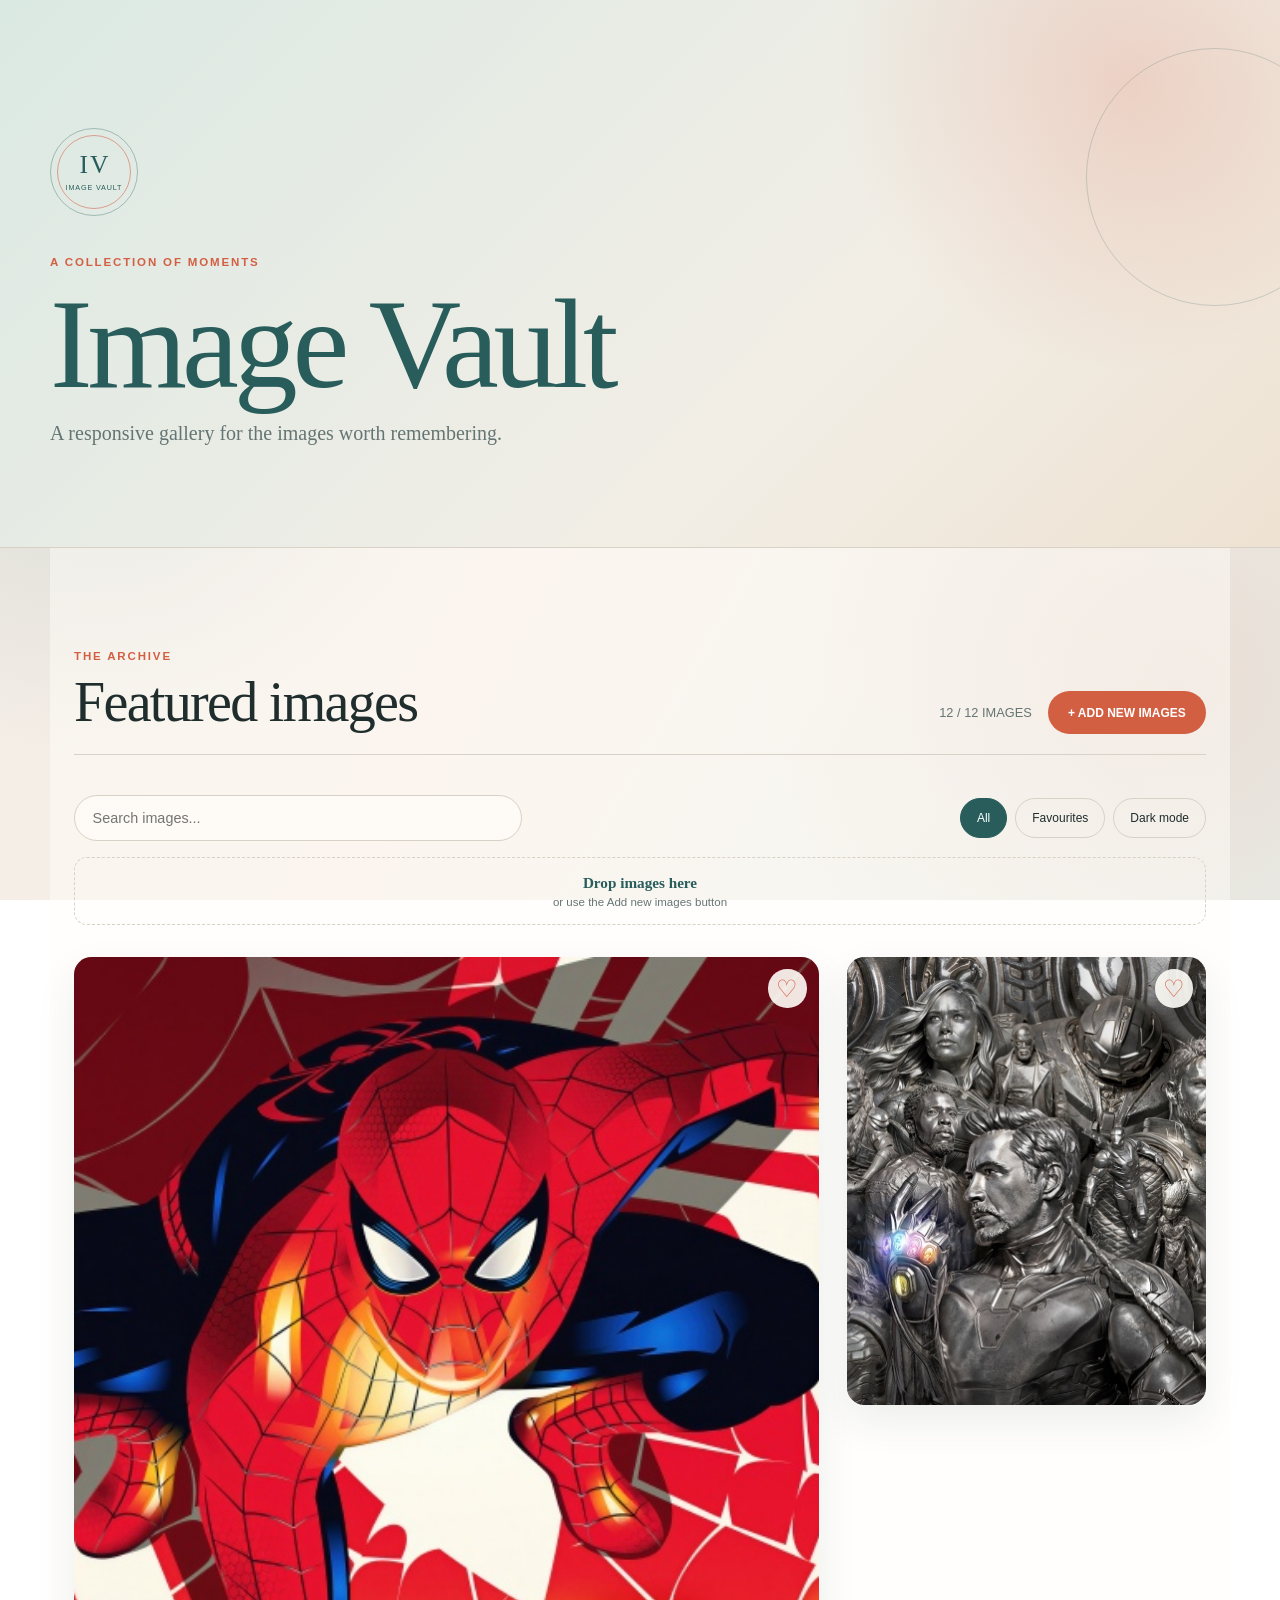
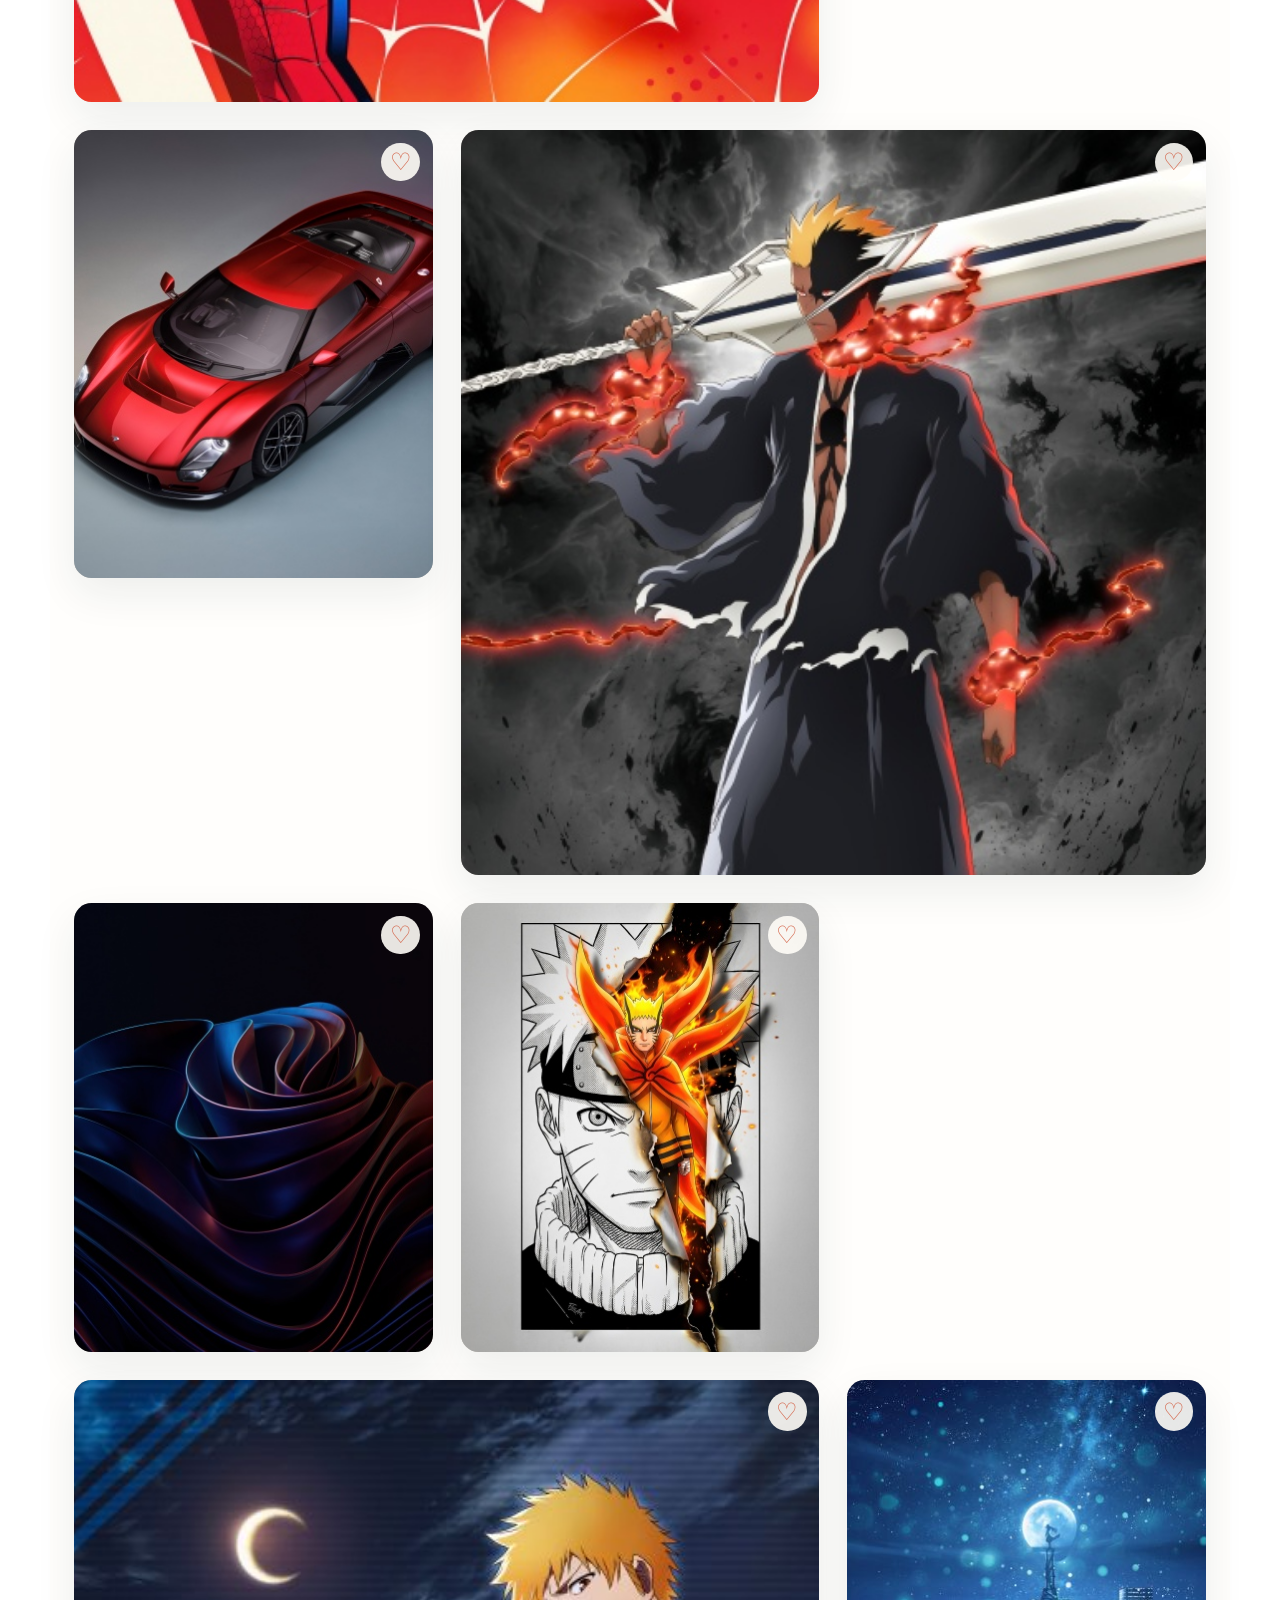
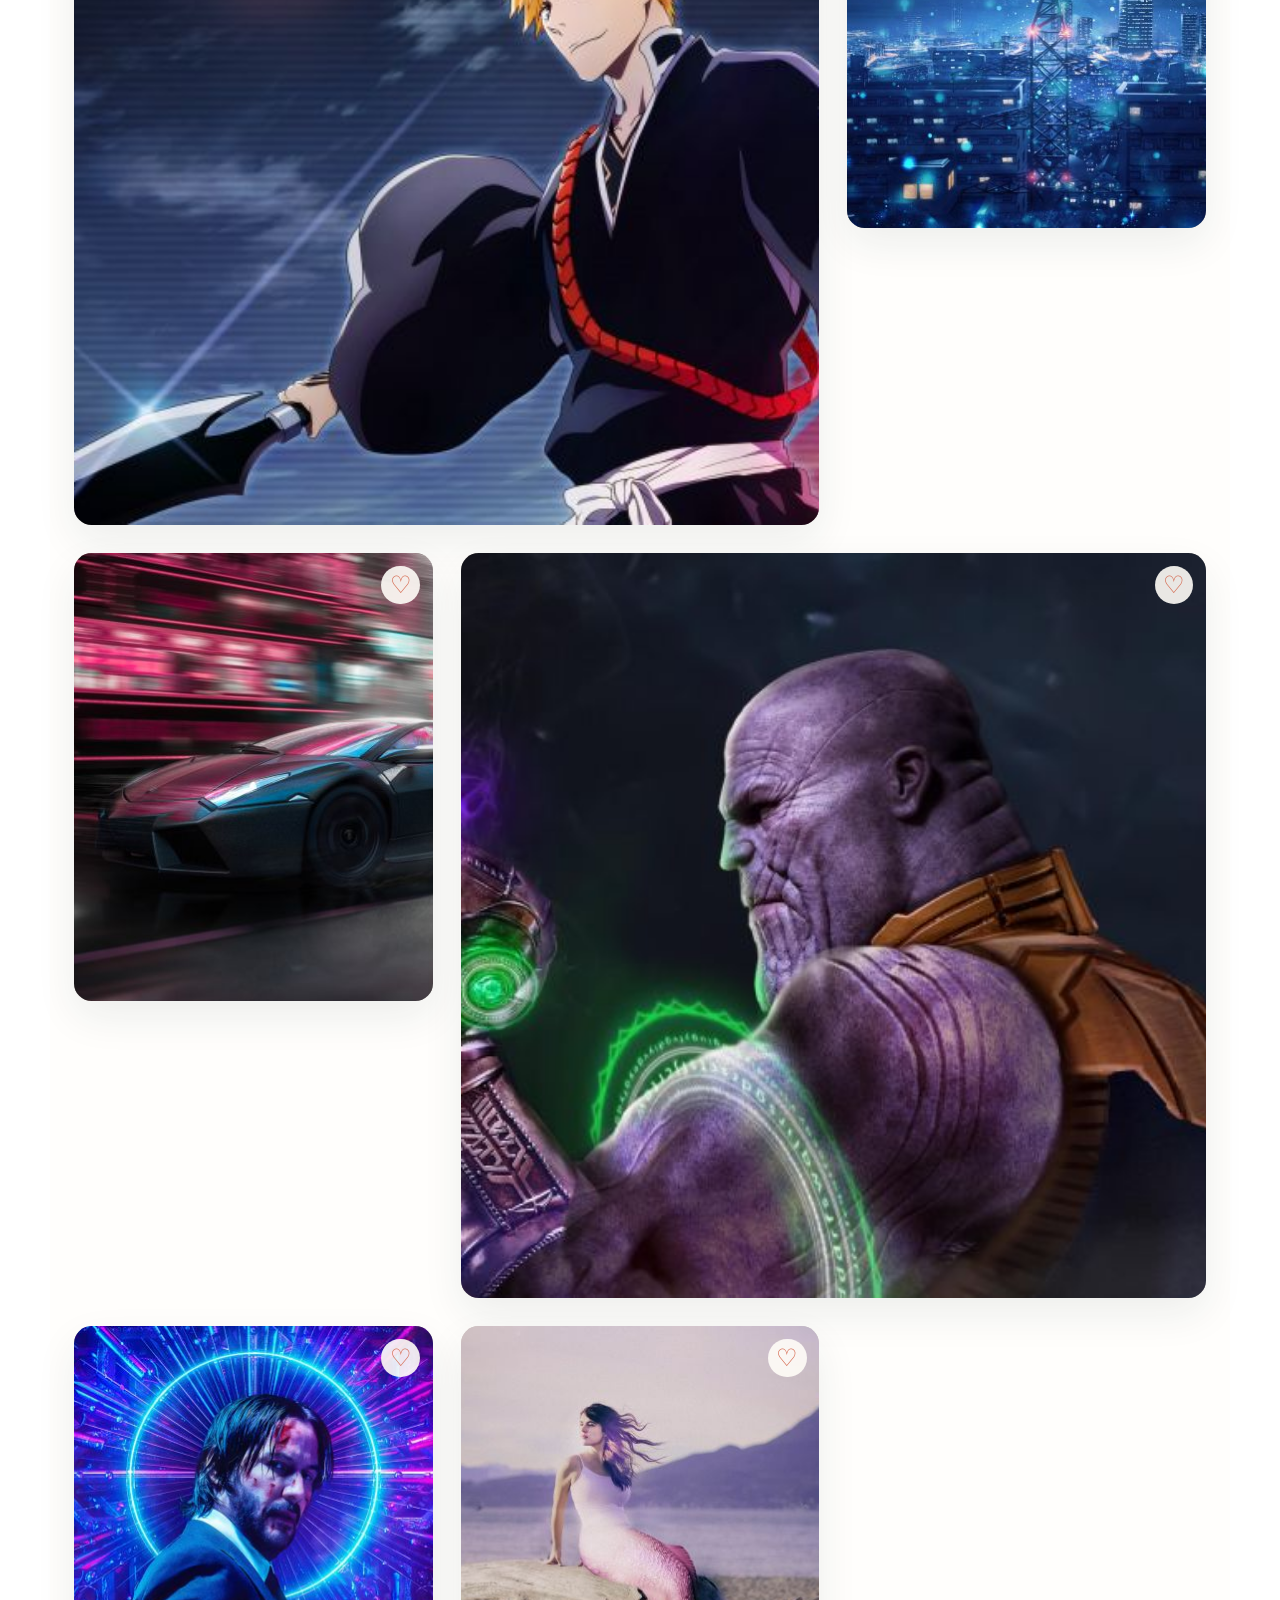
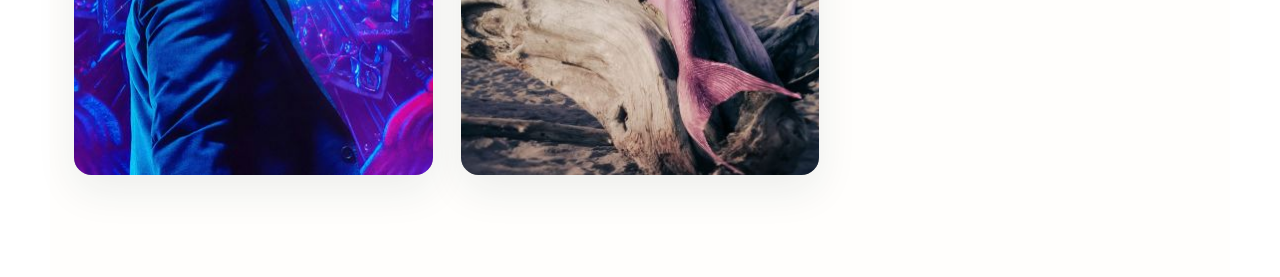
==== commit 27662f63: "Add files via upload" ====
--- a/index.html
+++ b/index.html
@@ -3,36 +3,84 @@
 <head>
     <meta charset="UTF-8">
     <meta name="viewport" content="width=device-width, initial-scale=1.0">
-    <title>Simple Calculator</title>
+    <title>Image Vault</title>
     <link rel="stylesheet" href="style.css">
     <script src="script.js" defer></script>
 </head>
 <body>
-    <div class="calculator">
-        <input type="text" class="display" readonly value="0" / >
-        <div class="buttons">
+    <header class="site-header">
+        <div class="header-content">
+            <div class="brand-mark" aria-label="Image Vault brand mark">
+                <span>IV</span>
+                <small>IMAGE VAULT</small>
+            </div>
+            <p class="eyebrow">A COLLECTION OF MOMENTS</p>
+            <h1>Image Vault</h1>
+            <p class="intro">A responsive gallery for the images worth remembering.</p>
+        </div>
+    </header>
 
-        <button class="clear" onclick="clearDisplay()">AC</button>
-        <button onclick="appendToDisplay('(')">(</button>
-        <button onclick="appendToDisplay(')')">)</button>
-        <button class="operators" onclick="appendToDisplay('/')">/</button>
-        <button onclick="appendToDisplay('7')">7</button>
-        <button onclick="appendToDisplay('8')">8</button>
-        <button onclick="appendToDisplay('9')">9</button>
-        <button class="operators" onclick="appendToDisplay('*')">*</button>
-        <button onclick="appendToDisplay('4')">4</button>
-        <button onclick="appendToDisplay('5')">5</button>
-        <button onclick="appendToDisplay('6')">6</button>
-        <button class="operators" onclick="appendToDisplay('-')">-</button>
-        <button onclick="appendToDisplay('1')">1</button>
-        <button onclick="appendToDisplay('2')">2</button>
-        <button onclick="appendToDisplay('3')">3</button>
-        <button class="operators" onclick="appendToDisplay('+')">+</button>
-        <button onclick="appendToDisplay('0')">0</button>
-        <button onclick="appendToDisplay('.')">.</button>
-        <button class="equals" onclick="calculator()">=</button>
-        
-    </div>
+    <main class="gallery-section">
+        <div class="section-heading">
+            <div>
+                <p class="eyebrow">THE ARCHIVE</p>
+                <h2>Featured images</h2>
+            </div>
+            <div class="gallery-actions">
+                <p class="image-count">12 images</p>
+                <label class="upload-button" for="imageUpload">+ Add new images</label>
+                <input id="imageUpload" type="file" accept="image/*" multiple>
+            </div>
+        </div>
+
+        <div class="gallery-toolbar">
+            <label class="search-box">
+                <span class="sr-only">Search images</span>
+                <input id="searchInput" type="search" placeholder="Search images...">
+            </label>
+            <div class="view-actions" role="group" aria-label="Gallery filters and theme">
+                <button class="filter-button active" id="allFilter" type="button">All</button>
+                <button class="filter-button" id="favoriteFilter" type="button">Favourites</button>
+                <button class="theme-button" id="themeToggle" type="button" aria-label="Switch to dark mode">Dark mode</button>
+            </div>
+        </div>
+
+        <div class="drop-zone" id="dropZone" tabindex="0">
+            <strong>Drop images here</strong>
+            <span>or use the Add new images button</span>
+        </div>
+
+        <div class="img-gallery">
+            <figure class="gallery-item" data-title="Image One" data-description="A selected moment from the archive."><img src="Images/img1.jpg" alt="Image One" loading="lazy"></figure>
+            <figure class="gallery-item" data-title="Image Two" data-description="A selected moment from the archive."><img src="Images/img2.jpg" alt="Image Two" loading="lazy"></figure>
+            <figure class="gallery-item" data-title="Image Three" data-description="A selected moment from the archive."><img src="Images/img3.jpg" alt="Image Three" loading="lazy"></figure>
+            <figure class="gallery-item" data-title="Image Four" data-description="A selected moment from the archive."><img src="Images/img4.jpg" alt="Image Four" loading="lazy"></figure>
+            <figure class="gallery-item" data-title="Image Five" data-description="A selected moment from the archive."><img src="Images/img5.jpg" alt="Image Five" loading="lazy"></figure>
+            <figure class="gallery-item" data-title="Image Six" data-description="A selected moment from the archive."><img src="Images/img6.jpg" alt="Image Six" loading="lazy"></figure>
+            <figure class="gallery-item" data-title="Image Seven" data-description="A selected moment from the archive."><img src="Images/img7.jpg" alt="Image Seven" loading="lazy"></figure>
+            <figure class="gallery-item" data-title="Image Eight" data-description="A selected moment from the archive."><img src="Images/img8.jpg" alt="Image Eight" loading="lazy"></figure>
+            <figure class="gallery-item" data-title="Image Nine" data-description="A selected moment from the archive."><img src="Images/img9.jpg" alt="Image Nine" loading="lazy"></figure>
+            <figure class="gallery-item" data-title="Image Ten" data-description="A selected moment from the archive."><img src="Images/img10.jpg" alt="Image Ten" loading="lazy"></figure>
+            <figure class="gallery-item" data-title="Image Eleven" data-description="A selected moment from the archive."><img src="Images/img11.jpg" alt="Image Eleven" loading="lazy"></figure>
+            <figure class="gallery-item" data-title="Image Twelve" data-description="A selected moment from the archive."><img src="Images/img12.jpg" alt="Image Twelve" loading="lazy"></figure>
+        </div>
+    </main>
+
+    <div class="full-img" id="fullImgBox" role="dialog" aria-modal="true" aria-label="Image preview" aria-hidden="true">
+        <button class="close-button" id="closeButton" type="button" aria-label="Close image preview">&times;</button>
+        <button class="gallery-control previous-button" id="previousButton" type="button" aria-label="Previous image">&#8249;</button>
+        <div class="preview-content">
+            <img src="Images/img1.jpg" id="fullImg" alt="Selected gallery image">
+            <h3 class="preview-title" id="previewTitle">Image One</h3>
+            <p class="preview-description" id="previewDescription">A selected moment from the archive.</p>
+            <div class="preview-actions">
+                <button id="downloadButton" type="button">Download</button>
+                <button id="editButton" type="button">Edit details</button>
+                <button id="deleteButton" type="button">Delete image</button>
+            </div>
+            <p class="preview-counter" id="previewCounter">1 / 12</p>
+        </div>
+        <button class="gallery-control next-button" id="nextButton" type="button" aria-label="Next image">&#8250;</button>
     </div>
 </body>
 </html>
--- a/style.css
+++ b/style.css
@@ -1,77 +1,564 @@
-@import url('https://fonts.googleapis.com/css2?family=Orbitron:wght@400..900&family=Roboto+Slab:wght@100..900&display=swap');
-
-body{
-    display: flex;
+:root {
+    --ink: #1f2d2d;
+    --muted: #657574;
+    --paper: #f2eee6;
+    --surface: #fffdf8;
+    --accent: #d35f43;
+    --teal: #285d5c;
+    --line: #d8d1c5;
+}
+
+body.dark-mode {
+    --ink: #eef5f0;
+    --muted: #b2c1bb;
+    --paper: #182626;
+    --surface: #223333;
+    --line: #3b504e;
+    background:
+        radial-gradient(circle at 8% 42%, rgba(57, 139, 133, 0.2), transparent 24rem),
+        radial-gradient(circle at 92% 76%, rgba(211, 95, 67, 0.18), transparent 26rem),
+        linear-gradient(120deg, #182626 0%, #263433 48%, #1b302c 100%);
+}
+
+* {
+    box-sizing: border-box;
+    margin: 0;
+    padding: 0;
+}
+
+body {
+    background:
+        radial-gradient(circle at 8% 42%, rgba(40, 93, 92, 0.14), transparent 24rem),
+        radial-gradient(circle at 92% 76%, rgba(211, 95, 67, 0.13), transparent 26rem),
+        linear-gradient(120deg, #f1eee7 0%, #f8eee7 48%, #e9f0eb 100%);
+    background-attachment: fixed;
+    color: var(--ink);
+    font-family: Georgia, "Times New Roman", serif;
+    min-height: 100vh;
+    overflow-x: hidden;
+}
+
+body.no-scroll {
+    overflow: hidden;
+}
+
+.site-header {
+    background:
+        radial-gradient(circle at 88% 15%, rgba(211, 95, 67, 0.2), transparent 18rem),
+        linear-gradient(135deg, #dbe9e3 0%, #f2eee6 64%, #eee2d2 100%);
+    border-bottom: 1px solid var(--line);
+    padding: clamp(4rem, 10vw, 8rem) 1.5rem clamp(4rem, 8vw, 7rem);
+    position: relative;
+}
+
+.site-header::after {
+    border: 1px solid rgba(40, 93, 92, 0.2);
+    border-radius: 50%;
+    content: "";
+    height: clamp(9rem, 20vw, 18rem);
+    position: absolute;
+    right: -4rem;
+    top: 3rem;
+    width: clamp(9rem, 20vw, 18rem);
+}
+
+.header-content,
+.gallery-section {
+    margin: 0 auto;
+    max-width: 1180px;
+}
+
+.brand-mark {
+    align-items: center;
+    border: 1px solid rgba(40, 93, 92, 0.35);
+    border-radius: 50%;
+    color: var(--teal);
+    display: flex;
+    flex-direction: column;
+    height: 5.5rem;
     justify-content: center;
+    margin-bottom: 2.5rem;
+    position: relative;
+    width: 5.5rem;
+    z-index: 1;
+}
+
+.brand-mark::before {
+    border: 1px solid rgba(211, 95, 67, 0.55);
+    border-radius: 50%;
+    content: "";
+    inset: 0.35rem;
+    position: absolute;
+}
+
+.brand-mark span {
+    font-size: 1.6rem;
+    letter-spacing: 0.08em;
+    line-height: 1;
+    margin-left: 0.08em;
+}
+
+.brand-mark small {
+    font: 0.45rem Arial, sans-serif;
+    letter-spacing: 0.12em;
+    margin-top: 0.35rem;
+}
+
+.eyebrow {
+    color: var(--accent);
+    font-family: Arial, sans-serif;
+    font-size: 0.72rem;
+    font-weight: 700;
+    letter-spacing: 0.16em;
+    text-transform: uppercase;
+}
+
+h1 {
+    color: var(--teal);
+    font-size: clamp(3.5rem, 10vw, 8rem);
+    font-weight: 400;
+    letter-spacing: -0.04em;
+    line-height: 0.95;
+    margin: 1rem 0;
+    max-width: 10ch;
+}
+
+.intro {
+    color: var(--muted);
+    font-size: clamp(1rem, 2vw, 1.25rem);
+    max-width: 30rem;
+}
+
+.gallery-section {
+    background: rgba(255, 253, 248, 0.46);
+    padding: clamp(4rem, 8vw, 7rem) 1.5rem;
+}
+
+.section-heading {
+    align-items: end;
+    border-bottom: 1px solid var(--line);
+    display: flex;
+    justify-content: space-between;
+    margin-bottom: 2.5rem;
+    padding-bottom: 1.25rem;
+}
+
+h2 {
+    font-size: clamp(2rem, 5vw, 3.5rem);
+    font-weight: 400;
+    letter-spacing: -0.03em;
+    margin-top: 0.5rem;
+}
+
+.image-count {
+    color: var(--muted);
+    font-family: Arial, sans-serif;
+    font-size: 0.8rem;
+    text-transform: uppercase;
+}
+
+.gallery-actions {
     align-items: center;
-    min-height: 100vh;
-    margin: 0;
-    background: aliceblue;
-    font-family: "Roboto",sans-serif;
-}
-
-.calculator{
-    background: linear-gradient(145deg,#2c2c2c,#1a1a1a);
-    padding: 25px;
-    border-radius: 10px;
-    box-shadow: 
-    0 10px 30px rgba(0, 0, 0, 0.5),
-    inset 0 2px 5px rgba(255, 255, 255, 0.5);
-    width: 320px;
-    max-width: 90%;
-}
-.display{
+    display: flex;
+    gap: 1rem;
+}
+
+.upload-button {
+    background: var(--accent);
+    border: 1px solid transparent;
+    border-radius: 999px;
+    color: white;
+    cursor: pointer;
+    font-family: Arial, sans-serif;
+    font-size: 0.75rem;
+    font-weight: 700;
+    padding: 0.85rem 1.2rem;
+    text-transform: uppercase;
+    transition: background 0.2s ease, color 0.2s ease;
+}
+
+.upload-button:hover {
+    background: var(--teal);
+    color: white;
+}
+
+#imageUpload {
+    display: none;
+}
+
+.img-gallery {
+    display: grid;
+    gap: clamp(1rem, 2.2vw, 1.75rem);
+    grid-template-columns: repeat(3, 1fr);
+}
+
+.gallery-item {
+    aspect-ratio: 4 / 5;
+    background: #d6d1c8;
+    border-radius: 1.1rem;
+    box-shadow: 0 1rem 2.5rem rgba(31, 45, 45, 0.08);
+    overflow: hidden;
+    position: relative;
+}
+
+.image-caption {
+    background: linear-gradient(180deg, transparent, rgba(18, 31, 31, 0.82));
+    bottom: 0;
+    color: white;
+    display: flex;
+    flex-direction: column;
+    gap: 0.25rem;
+    left: 0;
+    padding: 3.5rem 1.1rem 1rem;
+    position: absolute;
+    right: 0;
+    transform: translateY(100%);
+    transition: transform 0.3s ease;
+}
+
+.image-caption strong {
+    font-size: 1.05rem;
+    font-weight: 400;
+}
+
+.image-caption span {
+    color: rgba(255, 255, 255, 0.75);
+    font-family: Arial, sans-serif;
+    font-size: 0.7rem;
+}
+
+.gallery-item:hover .image-caption,
+.gallery-item:focus-within .image-caption {
+    transform: translateY(0);
+}
+
+.favorite-button {
+    background: rgba(255, 253, 248, 0.9);
+    border: 0;
+    border-radius: 50%;
+    color: var(--accent);
+    cursor: pointer;
+    font-size: 1.5rem;
+    height: 2.4rem;
+    line-height: 1;
+    position: absolute;
+    right: 0.8rem;
+    top: 0.8rem;
+    transition: background 0.2s ease, color 0.2s ease, transform 0.2s ease;
+    width: 2.4rem;
+    z-index: 1;
+}
+
+.favorite-button:hover,
+.favorite-button.is-favorite {
+    background: var(--accent);
+    color: white;
+    transform: scale(1.1);
+}
+
+.gallery-item:nth-child(3n + 1) {
+    aspect-ratio: 1 / 1;
+    grid-column: span 2;
+}
+
+.gallery-item img {
+    cursor: zoom-in;
+    height: 100%;
+    object-fit: cover;
+    opacity: 0;
+    transform: scale(1.05) translateY(2rem);
+    transition: opacity 0.7s ease, transform 0.7s ease, filter 0.4s ease;
     width: 100%;
-    height: 60px;
-    background: rgba(255, 255, 255, 0);
-    border: 2px solid rgba(255, 255, 255, 0.2);
-    border-radius: 10px;
-    font-size: 28px;
-    color: #ffffff;
-    text-align: right;
-    padding: 15px;
-    margin-bottom: 15px;
-    box-sizing: border-box;
-    font-family: "Orbitron",sans-serif;
-    letter-spacing: 1px;
-    text-shadow: 0 0 5px rgba(0, 255, 255, 0.5);
-}
-.buttons{
-    display: grid;
-    grid-template-columns: repeat(4,1fr);
-    gap: 8px;
-}
-button{
-    padding: 20px;
-    font-size: 20px;
-    border: none;
-    border-radius: 12px;
-    background: linear-gradient(145deg,#4a4a4a,#3a3a3a);
-    color: #ffffff;
+}
+
+.gallery-item img.show {
+    opacity: 1;
+    transform: scale(1) translateY(0);
+}
+
+.gallery-item img:hover {
+    filter: saturate(1.15) contrast(1.04);
+    transform: scale(1.06);
+}
+
+.full-img {
+    align-items: center;
+    background: rgba(22, 28, 31, 0.96);
+    display: flex;
+    inset: 0;
+    justify-content: center;
+    opacity: 0;
+    pointer-events: none;
+    position: fixed;
+    transition: opacity 0.25s ease;
+    z-index: 10;
+}
+
+.full-img.open {
+    opacity: 1;
+    pointer-events: auto;
+}
+
+.preview-content {
+    text-align: center;
+}
+
+.full-img img {
+    display: block;
+    max-height: 78vh;
+    max-width: min(78vw, 900px);
+    object-fit: contain;
+}
+
+.preview-counter {
+    color: #d9e0de;
+    font-family: Arial, sans-serif;
+    font-size: 0.8rem;
+    margin-top: 1rem;
+}
+
+.close-button,
+.gallery-control {
+    background: transparent;
+    border: 1px solid rgba(255, 255, 255, 0.4);
+    color: white;
     cursor: pointer;
-    transition: 
-    transform 0.1s
-    box-shadow 0.2s;
-    box-shadow: 0 4px 10px rgba(0, 0, 0, 0.3);
-}
-button:hover{
-    background: linear-gradient(145deg,#5a5a5a,#4a4a4a);
-    box-shadow: 0 6px 15px rgba(0,0, 0, 0.4);
-}
-button:active{
-    transform: scale(0.95);
-    box-shadow: 0 2px 5px rgba(0, 0, 0, 0.2);
-}
-.operators{
-    background: linear-gradient(145deg,#ffaa33,#e68a00);
-}
-.equals{
-    background: linear-gradient(145deg,#8d652e,#cfaf7e);
-    grid-column: span 2;
-}
-.clear{
-    background: linear-gradient(145deg,#3c2d18,#e68a00);
-}
-.clear:hover{
-    background: linear-gradient(145deg,#e8ca46,#bfaa8b);
+    font-family: Arial, sans-serif;
+    line-height: 1;
+    position: absolute;
+    transition: background 0.2s ease, border-color 0.2s ease;
+}
+
+.close-button:hover,
+.gallery-control:hover {
+    background: var(--accent);
+    border-color: var(--accent);
+}
+
+.close-button {
+    border-radius: 50%;
+    font-size: 1.8rem;
+    height: 2.8rem;
+    right: 2rem;
+    top: 2rem;
+    width: 2.8rem;
+}
+
+.gallery-control {
+    border-radius: 50%;
+    font-size: 2.5rem;
+    height: 3.5rem;
+    top: 50%;
+    transform: translateY(-50%);
+    width: 3.5rem;
+}
+
+.previous-button {
+    left: 2rem;
+}
+
+.next-button {
+    right: 2rem;
+}
+
+@media (max-width: 700px) {
+    .section-heading {
+        align-items: start;
+        flex-direction: column;
+        gap: 0.75rem;
+    }
+
+    .gallery-actions {
+        align-items: start;
+        flex-direction: column;
+    }
+
+    .gallery-item,
+    .gallery-item:nth-child(3n + 1) {
+        aspect-ratio: 1 / 1;
+        grid-column: span 1;
+    }
+
+    .img-gallery {
+        grid-template-columns: repeat(2, 1fr);
+    }
+
+    .gallery-item:nth-child(4n + 1) {
+        grid-column: span 2;
+    }
+
+    .close-button {
+        right: 1rem;
+        top: 1rem;
+    }
+
+    .gallery-control {
+        bottom: 1.5rem;
+        top: auto;
+        transform: none;
+    }
+
+    .previous-button {
+        left: calc(50% - 4.5rem);
+    }
+
+    .next-button {
+        right: calc(50% - 4.5rem);
+    }
+}
+
+@media (prefers-reduced-motion: reduce) {
+    *,
+    *::before,
+    *::after {
+        scroll-behavior: auto !important;
+        transition-duration: 0.01ms !important;
+    }
+}
+
+.preview-title {
+    color: white;
+    font-size: 1.4rem;
+    font-weight: 400;
+    margin-top: 1rem;
+}
+
+.preview-description {
+    color: rgba(255, 255, 255, 0.7);
+    font-family: Arial, sans-serif;
+    font-size: 0.8rem;
+    margin-top: 0.35rem;
+}
+
+.gallery-toolbar {
+    align-items: center;
+    display: flex;
+    gap: 1rem;
+    justify-content: space-between;
+    margin-bottom: 1rem;
+}
+
+.search-box {
+    flex: 1;
+    max-width: 28rem;
+}
+
+.search-box input {
+    background: rgba(255, 253, 248, 0.7);
+    border: 1px solid var(--line);
+    border-radius: 999px;
+    color: var(--ink);
+    font: 0.9rem Arial, sans-serif;
+    outline: none;
+    padding: 0.85rem 1.1rem;
+    width: 100%;
+}
+
+.dark-mode .search-box input {
+    background: rgba(34, 51, 51, 0.9);
+}
+
+.search-box input:focus {
+    border-color: var(--accent);
+}
+
+.view-actions {
+    display: flex;
+    gap: 0.5rem;
+}
+
+.filter-button,
+.theme-button {
+    background: transparent;
+    border: 1px solid var(--line);
+    border-radius: 999px;
+    color: var(--ink);
+    cursor: pointer;
+    font: 0.75rem Arial, sans-serif;
+    padding: 0.75rem 1rem;
+}
+
+.filter-button.active,
+.filter-button:hover,
+.theme-button:hover {
+    background: var(--teal);
+    border-color: var(--teal);
+    color: white;
+}
+
+.drop-zone {
+    border: 1px dashed var(--line);
+    border-radius: 0.8rem;
+    color: var(--muted);
+    display: flex;
+    flex-direction: column;
+    gap: 0.25rem;
+    margin-bottom: 2rem;
+    padding: 1rem;
+    text-align: center;
+    transition: background 0.2s ease, border-color 0.2s ease;
+}
+
+.drop-zone strong {
+    color: var(--teal);
+    font-size: 0.95rem;
+}
+
+.drop-zone span {
+    font: 0.72rem Arial, sans-serif;
+}
+
+.drop-zone.is-dragging {
+    background: rgba(211, 95, 67, 0.12);
+    border-color: var(--accent);
+}
+
+.sr-only {
+    height: 1px;
+    margin: -1px;
+    overflow: hidden;
+    position: absolute;
+    width: 1px;
+}
+
+.gallery-item.is-hidden {
+    display: none;
+}
+
+.preview-actions {
+    display: flex;
+    flex-wrap: wrap;
+    gap: 0.5rem;
+    justify-content: center;
+    margin-top: 1.25rem;
+}
+
+.preview-actions button {
+    background: transparent;
+    border: 1px solid rgba(255, 255, 255, 0.4);
+    border-radius: 999px;
+    color: white;
+    cursor: pointer;
+    font: 0.7rem Arial, sans-serif;
+    padding: 0.65rem 0.9rem;
+}
+
+.preview-actions button:hover {
+    background: var(--accent);
+    border-color: var(--accent);
+}
+
+@media (max-width: 700px) {
+    .gallery-toolbar {
+        align-items: stretch;
+        flex-direction: column;
+    }
+
+    .search-box {
+        max-width: none;
+    }
+
+    .view-actions {
+        flex-wrap: wrap;
+    }
 }
